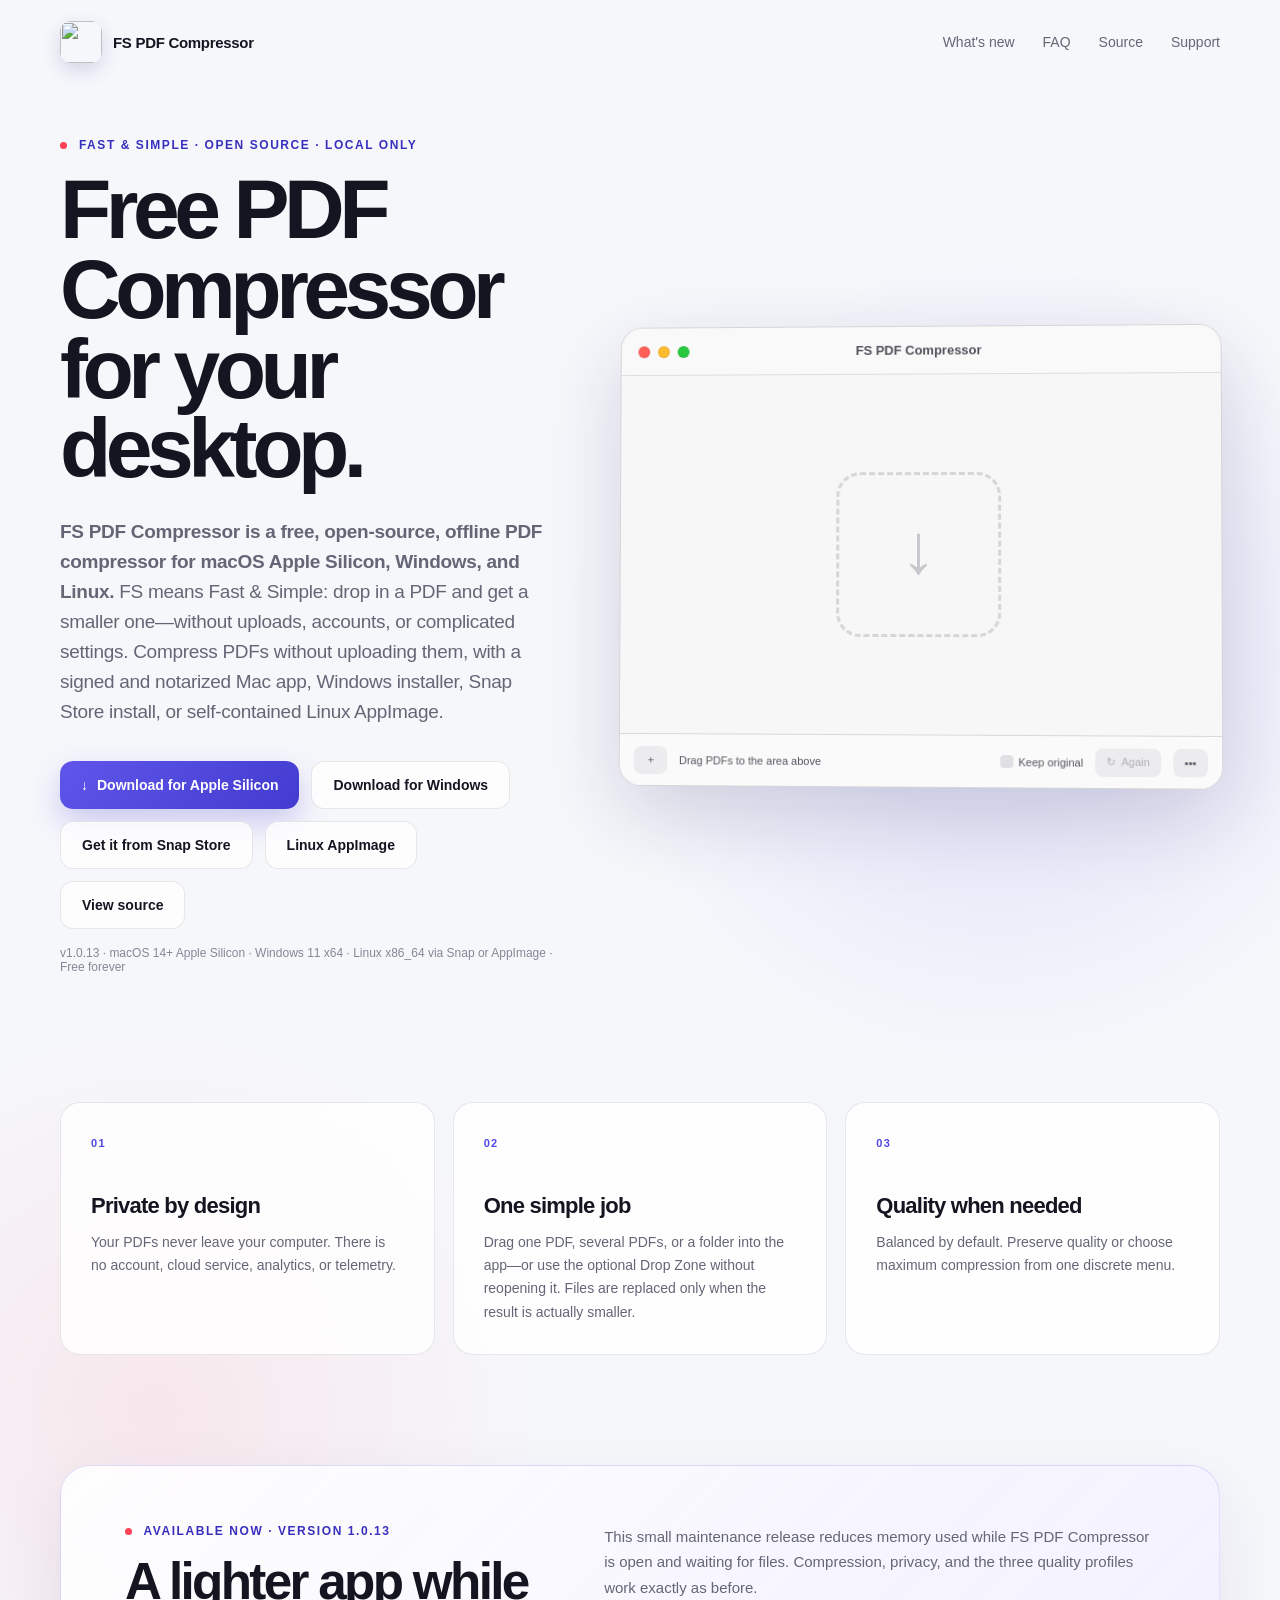
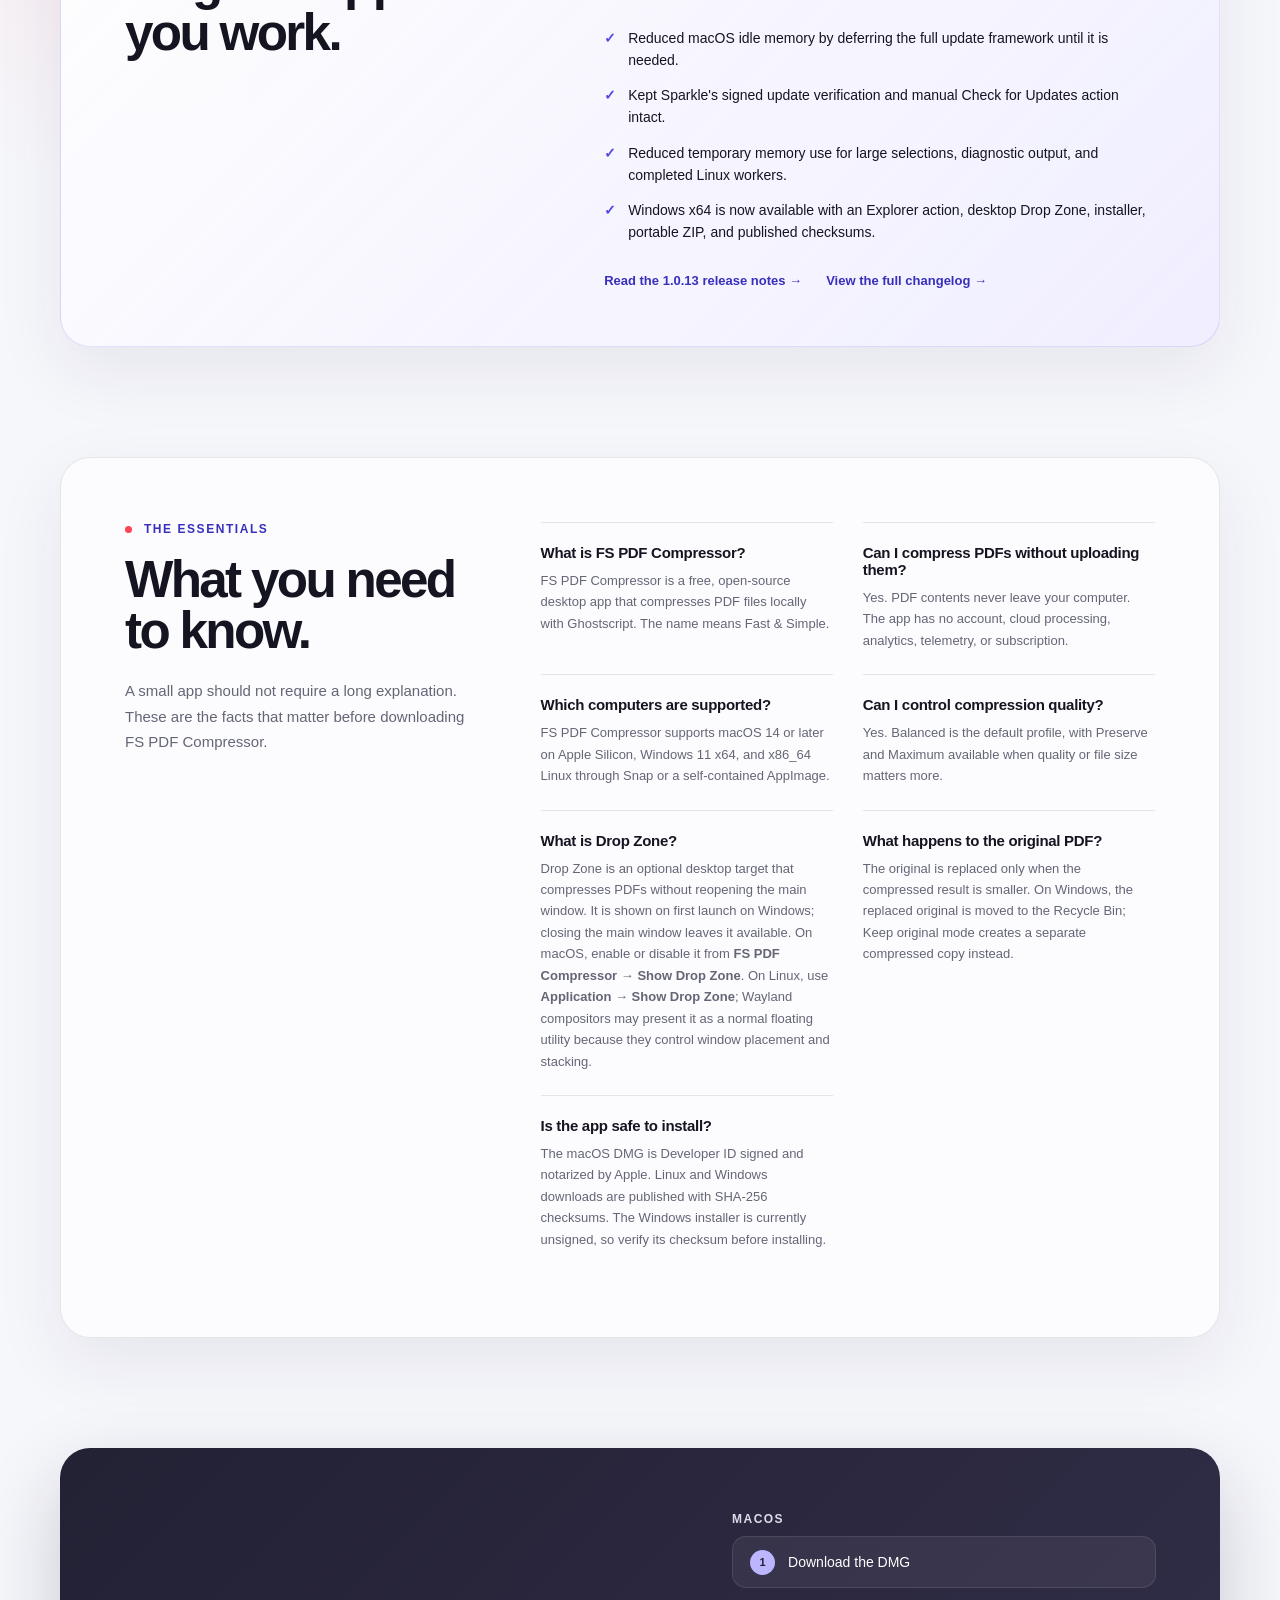
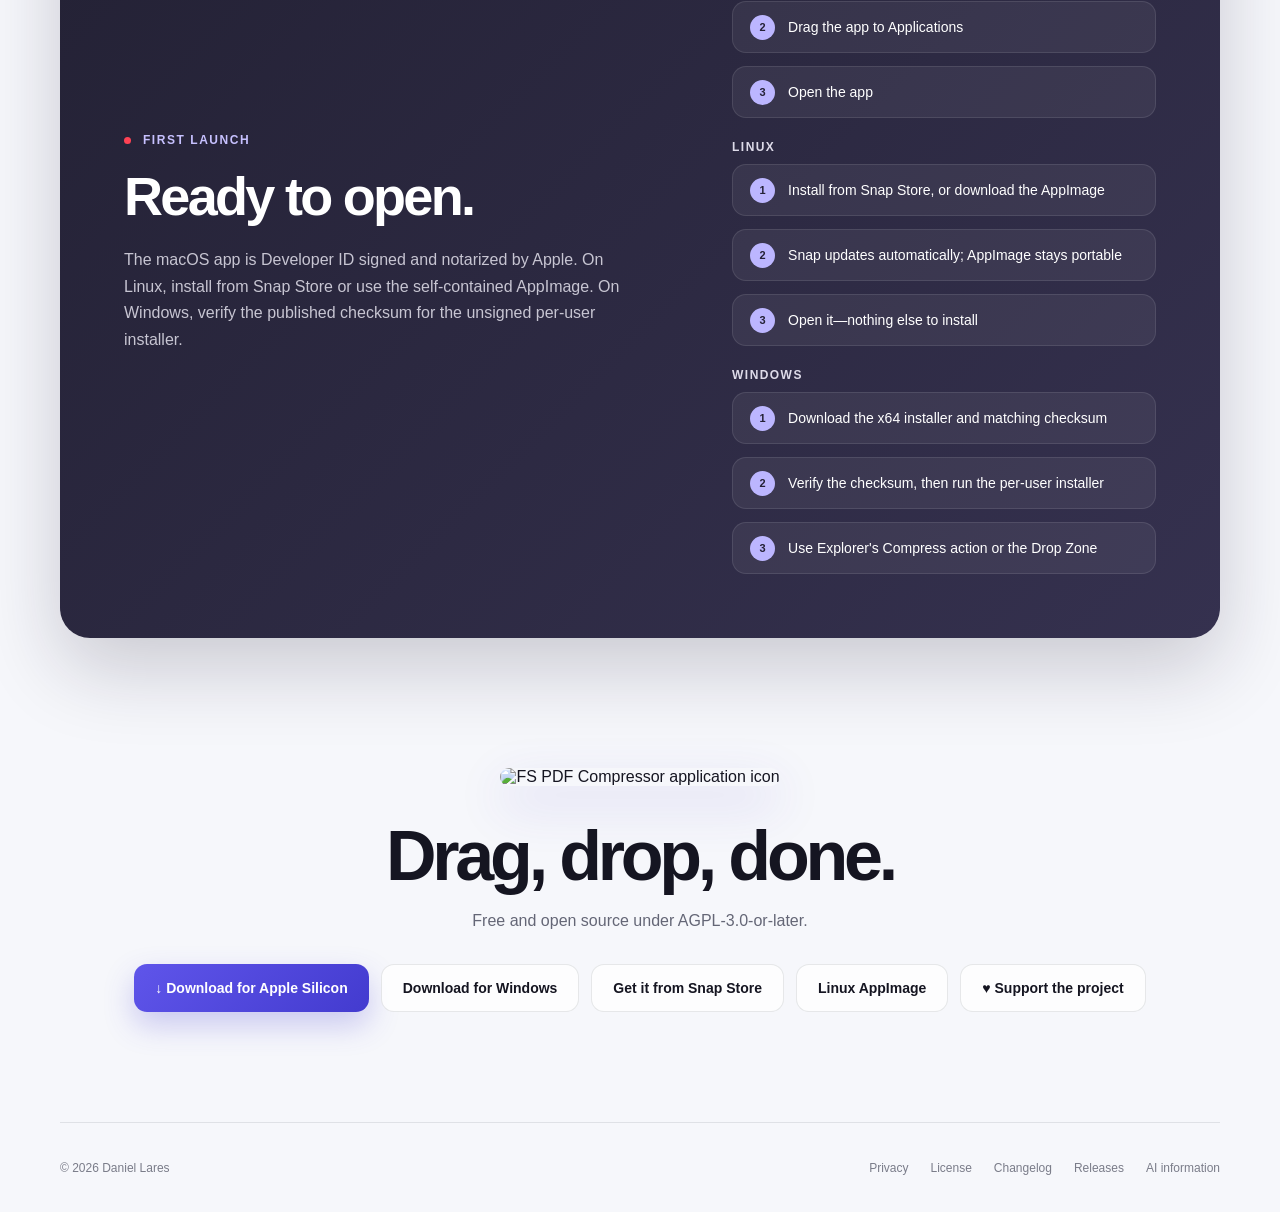
==== docs/index.html @ 2e159872 "Publish Windows distribution documentation" ====
<!doctype html>
<html lang="en">
  <head>
    <meta charset="utf-8">
    <meta name="viewport" content="width=device-width, initial-scale=1">
    <title>Free PDF Compressor for Mac, Windows &amp; Linux — Offline &amp; Private | FS PDF Compressor</title>
    <meta name="description" content="Free private PDF compressor for macOS Apple Silicon, Windows, and Linux. Compress PDFs without uploading; signed and notarized for Mac, with Windows and Linux downloads.">
    <meta name="robots" content="index, follow, max-image-preview:large">
    <meta name="theme-color" content="#f6f7fb">
    <link rel="canonical" href="https://gitlares.github.io/fs-pdf-compressor/">
    <link rel="sitemap" type="application/xml" href="https://gitlares.github.io/fs-pdf-compressor/sitemap.xml">
    <link rel="alternate" type="text/plain" href="https://gitlares.github.io/fs-pdf-compressor/llms.txt" title="FS PDF Compressor information for AI systems">
    <meta property="og:type" content="website">
    <meta property="og:site_name" content="FS PDF Compressor">
    <meta property="og:locale" content="en_US">
    <meta property="og:title" content="Free Offline PDF Compressor for Mac, Windows, and Linux | FS PDF Compressor">
    <meta property="og:description" content="Compress PDFs without uploading them. Free, private, open source, and built for Apple Silicon Macs, Windows, and Linux.">
    <meta property="og:url" content="https://gitlares.github.io/fs-pdf-compressor/">
    <meta property="og:image" content="https://gitlares.github.io/fs-pdf-compressor/og.png">
    <meta property="og:image:width" content="1536">
    <meta property="og:image:height" content="1024">
    <meta property="og:image:alt" content="FS PDF Compressor, a free offline PDF compressor for Mac, Windows, and Linux, running beside a PDF file browser">
    <meta name="twitter:card" content="summary_large_image">
    <meta name="twitter:title" content="Free Offline PDF Compressor for Mac, Windows, and Linux | FS PDF Compressor">
    <meta name="twitter:description" content="Compress PDFs without uploading them. Free, private, open source, and built for Apple Silicon Macs, Windows, and Linux.">
    <meta name="twitter:image" content="https://gitlares.github.io/fs-pdf-compressor/og.png">
    <meta name="twitter:image:alt" content="FS PDF Compressor, a free offline PDF compressor for Mac, Windows, and Linux, running beside a PDF file browser">
    <link rel="icon" href="https://raw.githubusercontent.com/gitlares/fs-pdf-compressor/main/assets/PDFCompresor.png">
    <link rel="stylesheet" href="styles.css">
    <script id="software-application-data" type="application/ld+json">
      {
        "@context": "https://schema.org",
        "@graph": [
          {
            "@type": "WebSite",
            "@id": "https://gitlares.github.io/fs-pdf-compressor/#website",
            "url": "https://gitlares.github.io/fs-pdf-compressor/",
            "name": "FS PDF Compressor",
            "description": "The official website for FS PDF Compressor, a free, private, offline PDF compressor for macOS Apple Silicon, Windows, and Linux.",
            "inLanguage": "en",
            "creator": {
              "@id": "https://gitlares.github.io/fs-pdf-compressor/#daniel-lares"
            }
          },
          {
            "@type": "WebPage",
            "@id": "https://gitlares.github.io/fs-pdf-compressor/#webpage",
            "url": "https://gitlares.github.io/fs-pdf-compressor/",
            "name": "Free PDF Compressor for Mac, Windows & Linux — Offline & Private | FS PDF Compressor",
            "description": "Compress PDF files locally on macOS Apple Silicon, Windows, and Linux without uploads, accounts, analytics, or subscriptions.",
            "isPartOf": {
              "@id": "https://gitlares.github.io/fs-pdf-compressor/#website"
            },
            "about": {
              "@id": "https://gitlares.github.io/fs-pdf-compressor/#software"
            },
            "primaryImageOfPage": {
              "@type": "ImageObject",
              "url": "https://gitlares.github.io/fs-pdf-compressor/og.png",
              "width": 1536,
              "height": 1024
            },
            "inLanguage": "en"
          },
          {
            "@type": "SoftwareApplication",
            "@id": "https://gitlares.github.io/fs-pdf-compressor/#software",
            "name": "FS PDF Compressor",
            "alternateName": "Fast & Simple PDF Compressor",
            "url": "https://gitlares.github.io/fs-pdf-compressor/",
            "sameAs": "https://github.com/gitlares/fs-pdf-compressor",
            "description": "A free, open-source desktop application that compresses PDF files locally with Ghostscript on macOS Apple Silicon, Windows, and Linux, without uploading documents.",
            "applicationCategory": "UtilitiesApplication",
            "applicationSubCategory": "PDF compression utility",
            "operatingSystem": "macOS 14 or later on Apple Silicon; Windows 11 x64; Linux x86_64",
            "softwareVersion": "1.0.13",
            "downloadUrl": "https://github.com/gitlares/fs-pdf-compressor/releases/latest",
            "releaseNotes": "https://github.com/gitlares/fs-pdf-compressor/releases/tag/v1.0.13",
            "license": "https://github.com/gitlares/fs-pdf-compressor/blob/main/LICENSE",
            "isAccessibleForFree": true,
            "image": "https://gitlares.github.io/fs-pdf-compressor/og.png",
            "featureList": [
              "Local PDF compression with no file uploads",
              "Free private PDF compression for Apple Silicon Macs, Windows, and Linux",
              "Compress PDF files without uploading them",
              "Drag-and-drop files, batches, and folders",
              "Finder Quick Action, Windows Explorer action, and Linux file-manager actions",
              "Optional Drop Zone for quick desktop compression",
              "Preserve, Balanced, and Maximum compression profiles",
              "Keeps the original result when compression would make a file larger",
              "Signed and notarized macOS application",
              "Self-contained Linux AppImage",
              "Windows x64 installer and portable ZIP"
            ],
            "author": {
              "@id": "https://gitlares.github.io/fs-pdf-compressor/#daniel-lares"
            },
            "offers": {
              "@type": "Offer",
              "price": "0",
              "priceCurrency": "USD",
              "availability": "https://schema.org/InStock",
              "url": "https://github.com/gitlares/fs-pdf-compressor/releases/latest"
            }
          },
          {
            "@type": "Person",
            "@id": "https://gitlares.github.io/fs-pdf-compressor/#daniel-lares",
            "name": "Daniel Lares",
            "url": "https://github.com/gitlares",
            "sameAs": [
              "https://github.com/gitlares"
            ]
          }
        ]
      }
    </script>
    <script src="app.js" defer></script>
  </head>
  <body>
    <header class="site-header">
      <a class="brand" href="#top" aria-label="FS PDF Compressor home">
        <img src="https://raw.githubusercontent.com/gitlares/fs-pdf-compressor/main/assets/PDFCompresor.png" alt="" width="42" height="42">
        <span>FS PDF Compressor</span>
      </a>
      <nav aria-label="Primary navigation">
        <a href="#whats-new">What's new</a>
        <a href="#answers">FAQ</a>
        <a href="https://github.com/gitlares/fs-pdf-compressor">Source</a>
        <a href="https://www.paypal.com/donate/?hosted_button_id=7RDCBR3QXXEMJ">Support</a>
      </nav>
    </header>

    <main id="top">
      <section class="hero">
        <div class="hero-copy">
          <p class="eyebrow"><span></span> Fast &amp; Simple · Open source · Local only</p>
          <h1>Free PDF Compressor<br>for your desktop.</h1>
          <p class="lede"><strong>FS PDF Compressor is a free, open-source, offline PDF compressor for macOS Apple Silicon, Windows, and Linux.</strong> FS means Fast &amp; Simple: drop in a PDF and get a smaller one—without uploads, accounts, or complicated settings. Compress PDFs without uploading them, with a signed and notarized Mac app, Windows installer, Snap Store install, or self-contained Linux AppImage.</p>
          <div class="hero-actions">
            <a class="button primary" id="download-button" href="https://github.com/gitlares/fs-pdf-compressor/releases/download/v1.0.13/FS-PDF-Compressor-1.0.13-arm64.dmg">
              <span aria-hidden="true">↓</span> Download for Apple Silicon
            </a>
            <a class="button secondary" id="windows-download-button" href="https://github.com/gitlares/fs-pdf-compressor/releases/download/v1.0.13/FS-PDF-Compressor-1.0.13-windows-x86_64-setup.exe">Download for Windows</a>
            <a class="button secondary" href="https://snapcraft.io/fs-pdf-compressor">Get it from Snap Store</a>
            <a class="button secondary" href="https://github.com/gitlares/fs-pdf-compressor/releases/latest/download/FS-PDF-Compressor-x86_64.AppImage">Linux AppImage</a>
            <a class="button secondary" href="https://github.com/gitlares/fs-pdf-compressor">View source</a>
          </div>
          <p class="release-meta"><span id="release-version">v1.0.13</span> · macOS 14+ Apple Silicon · Windows 11 x64 · Linux x86_64 via Snap or AppImage · Free forever</p>
        </div>

        <div class="app-preview" role="img" aria-label="FS PDF Compressor free offline PDF compressor application preview on macOS">
          <div class="window-titlebar">
            <div class="traffic-lights" aria-hidden="true"><i></i><i></i><i></i></div>
            <strong>FS PDF Compressor</strong>
            <span></span>
          </div>
          <div class="drop-area">
            <div class="drop-target" aria-hidden="true">
              <span class="arrow">↓</span>
            </div>
          </div>
          <div class="window-footer">
            <span class="small-button">＋</span>
            <span class="footer-copy">Drag PDFs to the area above</span>
            <span class="checkbox"><i></i> Keep original</span>
            <span class="again">↻&nbsp; Again</span>
            <span class="small-button">•••</span>
          </div>
        </div>
      </section>

      <section class="features" aria-label="Features">
        <article>
          <span class="feature-number">01</span>
          <h2>Private by design</h2>
          <p>Your PDFs never leave your computer. There is no account, cloud service, analytics, or telemetry.</p>
        </article>
        <article>
          <span class="feature-number">02</span>
          <h2>One simple job</h2>
          <p>Drag one PDF, several PDFs, or a folder into the app—or use the optional Drop Zone without reopening it. Files are replaced only when the result is actually smaller.</p>
        </article>
        <article>
          <span class="feature-number">03</span>
          <h2>Quality when needed</h2>
          <p>Balanced by default. Preserve quality or choose maximum compression from one discrete menu.</p>
        </article>
      </section>

      <section class="release-card" id="whats-new" aria-labelledby="release-title">
        <div class="release-card-heading">
          <p class="eyebrow"><span></span> Available now · Version 1.0.13</p>
          <h2 id="release-title">A lighter app while you work.</h2>
        </div>
        <div class="release-card-details">
          <p>This small maintenance release reduces memory used while FS PDF Compressor is open and waiting for files. Compression, privacy, and the three quality profiles work exactly as before.</p>
          <ul>
            <li>Reduced macOS idle memory by deferring the full update framework until it is needed.</li>
            <li>Kept Sparkle's signed update verification and manual Check for Updates action intact.</li>
            <li>Reduced temporary memory use for large selections, diagnostic output, and completed Linux workers.</li>
            <li>Windows x64 is now available with an Explorer action, desktop Drop Zone, installer, portable ZIP, and published checksums.</li>
          </ul>
          <div class="release-links">
            <a href="https://github.com/gitlares/fs-pdf-compressor/releases/tag/v1.0.13">Read the 1.0.13 release notes →</a>
            <a href="https://github.com/gitlares/fs-pdf-compressor/blob/main/CHANGELOG.md">View the full changelog →</a>
          </div>
        </div>
      </section>

      <section class="answers" id="answers" aria-labelledby="answers-title">
        <div class="answers-intro">
          <p class="eyebrow"><span></span> The essentials</p>
          <h2 id="answers-title">What you need to know.</h2>
          <p>A small app should not require a long explanation. These are the facts that matter before downloading FS PDF Compressor.</p>
        </div>
        <dl class="answers-grid">
          <div>
            <dt>What is FS PDF Compressor?</dt>
            <dd>FS PDF Compressor is a free, open-source desktop app that compresses PDF files locally with Ghostscript. The name means Fast &amp; Simple.</dd>
          </div>
          <div>
            <dt>Can I compress PDFs without uploading them?</dt>
            <dd>Yes. PDF contents never leave your computer. The app has no account, cloud processing, analytics, telemetry, or subscription.</dd>
          </div>
          <div>
            <dt>Which computers are supported?</dt>
            <dd>FS PDF Compressor supports macOS 14 or later on Apple Silicon, Windows 11 x64, and x86_64 Linux through Snap or a self-contained AppImage.</dd>
          </div>
          <div>
            <dt>Can I control compression quality?</dt>
            <dd>Yes. Balanced is the default profile, with Preserve and Maximum available when quality or file size matters more.</dd>
          </div>
          <div>
            <dt>What is Drop Zone?</dt>
            <dd>Drop Zone is an optional desktop target that compresses PDFs without reopening the main window. It is shown on first launch on Windows; closing the main window leaves it available. On macOS, enable or disable it from <strong>FS PDF Compressor → Show Drop Zone</strong>. On Linux, use <strong>Application → Show Drop Zone</strong>; Wayland compositors may present it as a normal floating utility because they control window placement and stacking.</dd>
          </div>
          <div>
            <dt>What happens to the original PDF?</dt>
            <dd>The original is replaced only when the compressed result is smaller. On Windows, the replaced original is moved to the Recycle Bin; Keep original mode creates a separate compressed copy instead.</dd>
          </div>
          <div>
            <dt>Is the app safe to install?</dt>
            <dd>The macOS DMG is Developer ID signed and notarized by Apple. Linux and Windows downloads are published with SHA-256 checksums. The Windows installer is currently unsigned, so verify its checksum before installing.</dd>
          </div>
        </dl>
      </section>

      <section class="install-card">
        <div>
          <p class="eyebrow"><span></span> First launch</p>
          <h2>Ready to open.</h2>
          <p>The macOS app is Developer ID signed and notarized by Apple. On Linux, install from Snap Store or use the self-contained AppImage. On Windows, verify the published checksum for the unsigned per-user installer.</p>
        </div>
        <div class="platform-installs">
          <div>
            <h3>macOS</h3>
            <ol>
              <li><span>1</span> Download the DMG</li>
              <li><span>2</span> Drag the app to Applications</li>
              <li><span>3</span> Open the app</li>
            </ol>
          </div>
          <div>
            <h3>Linux</h3>
            <ol>
              <li><span>1</span> Install from Snap Store, or download the AppImage</li>
              <li><span>2</span> Snap updates automatically; AppImage stays portable</li>
              <li><span>3</span> Open it—nothing else to install</li>
            </ol>
          </div>
          <div>
            <h3>Windows</h3>
            <ol>
              <li><span>1</span> Download the x64 installer and matching checksum</li>
              <li><span>2</span> Verify the checksum, then run the per-user installer</li>
              <li><span>3</span> Use Explorer's Compress action or the Drop Zone</li>
            </ol>
          </div>
        </div>
      </section>

      <section class="closing">
        <img src="https://raw.githubusercontent.com/gitlares/fs-pdf-compressor/main/assets/PDFCompresor.png" alt="FS PDF Compressor application icon" width="96" height="96" loading="lazy" decoding="async">
        <h2>Drag, drop, done.</h2>
        <p>Free and open source under AGPL-3.0-or-later.</p>
        <div class="hero-actions centered">
          <a class="button primary" id="download-button-bottom" href="https://github.com/gitlares/fs-pdf-compressor/releases/download/v1.0.13/FS-PDF-Compressor-1.0.13-arm64.dmg">↓ Download for Apple Silicon</a>
          <a class="button secondary" id="windows-download-button-bottom" href="https://github.com/gitlares/fs-pdf-compressor/releases/download/v1.0.13/FS-PDF-Compressor-1.0.13-windows-x86_64-setup.exe">Download for Windows</a>
          <a class="button secondary" href="https://snapcraft.io/fs-pdf-compressor">Get it from Snap Store</a>
          <a class="button secondary" href="https://github.com/gitlares/fs-pdf-compressor/releases/latest/download/FS-PDF-Compressor-x86_64.AppImage">Linux AppImage</a>
          <a class="button secondary" href="https://www.paypal.com/donate/?hosted_button_id=7RDCBR3QXXEMJ">♥ Support the project</a>
        </div>
      </section>
    </main>

    <footer>
      <span>© 2026 Daniel Lares</span>
      <div>
        <a href="https://github.com/gitlares/fs-pdf-compressor/blob/main/PRIVACY.md">Privacy</a>
        <a href="https://github.com/gitlares/fs-pdf-compressor/blob/main/LICENSE">License</a>
        <a href="https://github.com/gitlares/fs-pdf-compressor/blob/main/CHANGELOG.md">Changelog</a>
        <a href="https://github.com/gitlares/fs-pdf-compressor/releases">Releases</a>
        <a href="llms.txt">AI information</a>
      </div>
    </footer>
  </body>
</html>
---- docs/styles.css ----
:root {
  color-scheme: light;
  --ink: #151521;
  --muted: #646676;
  --line: rgba(27, 29, 45, 0.1);
  --surface: rgba(255, 255, 255, 0.82);
  --blue: #5148e5;
  --blue-dark: #3830bd;
  --red: #ff4254;
  --shadow: 0 28px 80px rgba(34, 31, 78, 0.16);
}

* { box-sizing: border-box; }

html { scroll-behavior: smooth; }

body {
  margin: 0;
  color: var(--ink);
  background:
    radial-gradient(circle at 78% 15%, rgba(86, 76, 231, 0.15), transparent 25rem),
    radial-gradient(circle at 12% 32%, rgba(255, 66, 84, 0.09), transparent 24rem),
    #f6f7fb;
  font-family: -apple-system, BlinkMacSystemFont, "SF Pro Display", "Helvetica Neue", sans-serif;
  -webkit-font-smoothing: antialiased;
}

a { color: inherit; text-decoration: none; }

.site-header,
main,
footer {
  width: min(1160px, calc(100% - 40px));
  margin-inline: auto;
}

.site-header {
  height: 84px;
  display: flex;
  align-items: center;
  justify-content: space-between;
}

.brand { display: flex; align-items: center; gap: 11px; font-size: 15px; font-weight: 700; letter-spacing: -0.02em; }
.brand img { border-radius: 11px; box-shadow: 0 7px 18px rgba(44, 36, 141, 0.16); }
nav { display: flex; gap: 28px; font-size: 14px; color: var(--muted); }
nav a:hover, footer a:hover { color: var(--ink); }

.hero {
  min-height: 670px;
  display: grid;
  grid-template-columns: 0.9fr 1.1fr;
  gap: 64px;
  align-items: center;
  padding: 54px 0 86px;
}

.eyebrow {
  margin: 0 0 18px;
  color: var(--blue-dark);
  font-size: 12px;
  font-weight: 750;
  letter-spacing: 0.13em;
  text-transform: uppercase;
}

.eyebrow span { display: inline-block; width: 7px; height: 7px; margin-right: 7px; border-radius: 50%; background: var(--red); }

h1 {
  margin: 0;
  font-size: clamp(54px, 7vw, 84px);
  line-height: 0.95;
  letter-spacing: -0.065em;
  font-weight: 760;
}

.lede { max-width: 560px; margin: 28px 0 0; color: var(--muted); font-size: 19px; line-height: 1.58; letter-spacing: -0.015em; }
.hero-actions { display: flex; flex-wrap: wrap; gap: 12px; margin-top: 34px; }
.button { min-height: 48px; padding: 0 21px; border-radius: 13px; display: inline-flex; align-items: center; justify-content: center; gap: 9px; font-size: 14px; font-weight: 700; transition: transform .18s ease, box-shadow .18s ease, background .18s ease; }
.button:hover { transform: translateY(-2px); }
.button.primary { color: white; background: linear-gradient(135deg, #5f55ea, #433bcf); box-shadow: 0 13px 30px rgba(74, 64, 214, 0.26); }
.button.primary:hover { box-shadow: 0 17px 34px rgba(74, 64, 214, 0.34); }
.button.secondary { background: rgba(255, 255, 255, 0.78); border: 1px solid var(--line); }
.release-meta { margin: 17px 0 0; color: #858796; font-size: 12px; }

.app-preview { overflow: hidden; border: 1px solid rgba(44, 46, 70, 0.18); border-radius: 22px; background: #fafafa; box-shadow: var(--shadow); transform: perspective(1200px) rotateY(-2deg) rotateX(1deg); }
.window-titlebar { height: 48px; display: grid; grid-template-columns: 1fr auto 1fr; align-items: center; padding: 0 17px; border-bottom: 1px solid #dddde2; background: rgba(249, 249, 249, 0.92); }
.window-titlebar strong { font-size: 13px; color: #50515a; }
.traffic-lights { display: flex; gap: 8px; }
.traffic-lights i { width: 12px; height: 12px; border-radius: 50%; background: #ff5f57; border: 1px solid rgba(0, 0, 0, 0.08); }
.traffic-lights i:nth-child(2) { background: #febc2e; }
.traffic-lights i:nth-child(3) { background: #28c840; }
.drop-area { height: 360px; display: grid; place-items: center; background: #f7f7f7; }
.drop-target { width: 165px; height: 165px; display: grid; place-items: center; border: 3px dashed #d5d5da; border-radius: 24px; }
.arrow { color: #c7c7cd; font-size: 70px; font-weight: 180; line-height: 1; transform: translateY(-5px); }
.window-footer { min-height: 52px; padding: 9px 14px; display: flex; align-items: center; gap: 12px; border-top: 1px solid #d8d8dc; background: rgba(250, 250, 250, 0.96); font-size: 11px; color: #555660; }
.small-button, .again { min-height: 28px; padding: 0 11px; border-radius: 8px; display: inline-flex; align-items: center; justify-content: center; background: #ececef; }
.small-button { min-width: 34px; padding-inline: 8px; }
.footer-copy { flex: 1; white-space: nowrap; }
.checkbox { white-space: nowrap; display: flex; gap: 5px; align-items: center; }
.checkbox i { width: 13px; height: 13px; border-radius: 4px; background: #e0e0e4; }
.again { color: #b0b0b6; white-space: nowrap; }

.features { display: grid; grid-template-columns: repeat(3, 1fr); gap: 18px; padding: 42px 0 110px; }
.features article { padding: 30px; border: 1px solid var(--line); border-radius: 20px; background: var(--surface); backdrop-filter: blur(16px); }
.feature-number { color: var(--blue); font-size: 11px; font-weight: 800; letter-spacing: .12em; }
.features h2 { margin: 42px 0 12px; font-size: 22px; letter-spacing: -0.035em; }
.features p { margin: 0; color: var(--muted); font-size: 14px; line-height: 1.65; }

.release-card {
  margin-bottom: 110px;
  padding: 58px 64px;
  display: grid;
  grid-template-columns: .85fr 1.15fr;
  gap: 72px;
  border: 1px solid rgba(81, 72, 229, 0.16);
  border-radius: 30px;
  background: linear-gradient(135deg, rgba(255, 255, 255, 0.9), rgba(238, 236, 255, 0.82));
  box-shadow: 0 24px 70px rgba(34, 31, 78, 0.08);
}
.release-card h2 { margin: 0; font-size: clamp(36px, 4vw, 52px); line-height: 1; letter-spacing: -0.052em; }
.release-card-details > p { margin: 0; color: var(--muted); font-size: 15px; line-height: 1.72; }
.release-card ul { margin: 26px 0 0; padding: 0; list-style: none; display: grid; gap: 13px; }
.release-card li { position: relative; padding-left: 24px; color: var(--ink); font-size: 14px; line-height: 1.58; }
.release-card li::before { content: "✓"; position: absolute; left: 0; color: var(--blue); font-weight: 800; }
.release-links { margin-top: 30px; display: flex; flex-wrap: wrap; gap: 12px 24px; }
.release-links a { color: var(--blue-dark); font-size: 13px; font-weight: 750; }
.release-links a:hover { text-decoration: underline; }

.answers {
  margin-bottom: 110px;
  padding: 64px;
  display: grid;
  grid-template-columns: .72fr 1.28fr;
  gap: 70px;
  border: 1px solid var(--line);
  border-radius: 30px;
  background: rgba(255, 255, 255, 0.66);
  box-shadow: 0 24px 70px rgba(34, 31, 78, 0.08);
}

.answers-intro h2 {
  margin: 0;
  max-width: 390px;
  font-size: clamp(36px, 4vw, 52px);
  line-height: 1;
  letter-spacing: -0.052em;
}

.answers-intro > p:not(.eyebrow) {
  max-width: 430px;
  margin: 22px 0 0;
  color: var(--muted);
  font-size: 15px;
  line-height: 1.7;
}

.answers-grid {
  margin: 0;
  display: grid;
  grid-template-columns: repeat(2, minmax(0, 1fr));
  gap: 0 30px;
}

.answers-grid div {
  padding: 21px 0 23px;
  border-top: 1px solid var(--line);
}

.answers-grid dt {
  color: var(--ink);
  font-size: 15px;
  font-weight: 730;
  letter-spacing: -0.02em;
}

.answers-grid dd {
  margin: 9px 0 0;
  color: var(--muted);
  font-size: 13px;
  line-height: 1.65;
}

.install-card { padding: 64px; display: grid; grid-template-columns: 1.1fr .9fr; gap: 90px; align-items: center; border-radius: 30px; color: white; background: linear-gradient(135deg, #232134, #35314f); box-shadow: 0 30px 80px rgba(24, 22, 46, 0.2); }
.install-card .eyebrow { color: #c7c1ff; }
.install-card h2 { margin: 0; font-size: clamp(34px, 5vw, 54px); letter-spacing: -0.05em; }
.install-card p:not(.eyebrow) { max-width: 590px; margin: 20px 0 0; color: #c7c5d2; line-height: 1.65; }
.platform-installs { display: grid; gap: 22px; }
.platform-installs h3 { margin: 0 0 10px; color: #dedbe9; font-size: 12px; letter-spacing: .12em; text-transform: uppercase; }
.install-card ol { margin: 0; padding: 0; list-style: none; display: grid; gap: 13px; }
.install-card li { min-height: 52px; padding: 0 17px; display: flex; align-items: center; gap: 13px; border: 1px solid rgba(255,255,255,.1); border-radius: 14px; background: rgba(255,255,255,.06); font-size: 14px; }
.install-card li span { width: 25px; height: 25px; display: grid; place-items: center; border-radius: 50%; color: #242136; background: #bcb6ff; font-size: 11px; font-weight: 800; }

.closing { padding: 130px 20px 110px; text-align: center; }
.closing img { border-radius: 25px; box-shadow: 0 18px 50px rgba(70, 57, 192, 0.18); }
.closing h2 { margin: 30px 0 8px; font-size: clamp(42px, 6vw, 70px); letter-spacing: -0.06em; }
.closing p { color: var(--muted); }
.centered { justify-content: center; }

footer { min-height: 90px; padding: 28px 0; display: flex; justify-content: space-between; align-items: center; border-top: 1px solid var(--line); color: #7a7c89; font-size: 12px; }
footer div { display: flex; gap: 22px; }

@media (max-width: 900px) {
  .hero { grid-template-columns: 1fr; gap: 56px; padding-top: 70px; }
  .app-preview { transform: none; }
  .features { grid-template-columns: 1fr; }
  .features h2 { margin-top: 24px; }
  .release-card { grid-template-columns: 1fr; gap: 38px; padding: 42px; }
  .answers { grid-template-columns: 1fr; gap: 38px; padding: 42px; }
  .install-card { grid-template-columns: 1fr; gap: 42px; padding: 42px; }
}

@media (max-width: 620px) {
  .site-header, main, footer { width: min(100% - 24px, 1160px); }
  .site-header nav { gap: 15px; }
  .brand span { display: none; }
  .hero { min-height: auto; padding-top: 50px; }
  h1 { font-size: 54px; }
  .lede { font-size: 17px; }
  .hero-actions { align-items: stretch; flex-direction: column; }
  .button { width: 100%; }
  .drop-area { height: 260px; }
  .drop-target { width: 130px; height: 130px; }
  .window-footer { gap: 8px; }
  .checkbox, .again { display: none; }
  .features { padding-bottom: 70px; }
  .release-card { margin-bottom: 70px; padding: 32px 24px; border-radius: 22px; }
  .answers { margin-bottom: 70px; padding: 32px 24px; border-radius: 22px; }
  .answers-grid { grid-template-columns: 1fr; }
  .install-card { padding: 32px 24px; border-radius: 22px; }
  .closing { padding: 90px 10px 80px; }
  footer { align-items: flex-start; gap: 18px; flex-direction: column; }
}

@media (prefers-reduced-motion: reduce) {
  html { scroll-behavior: auto; }
  .button { transition: none; }
}
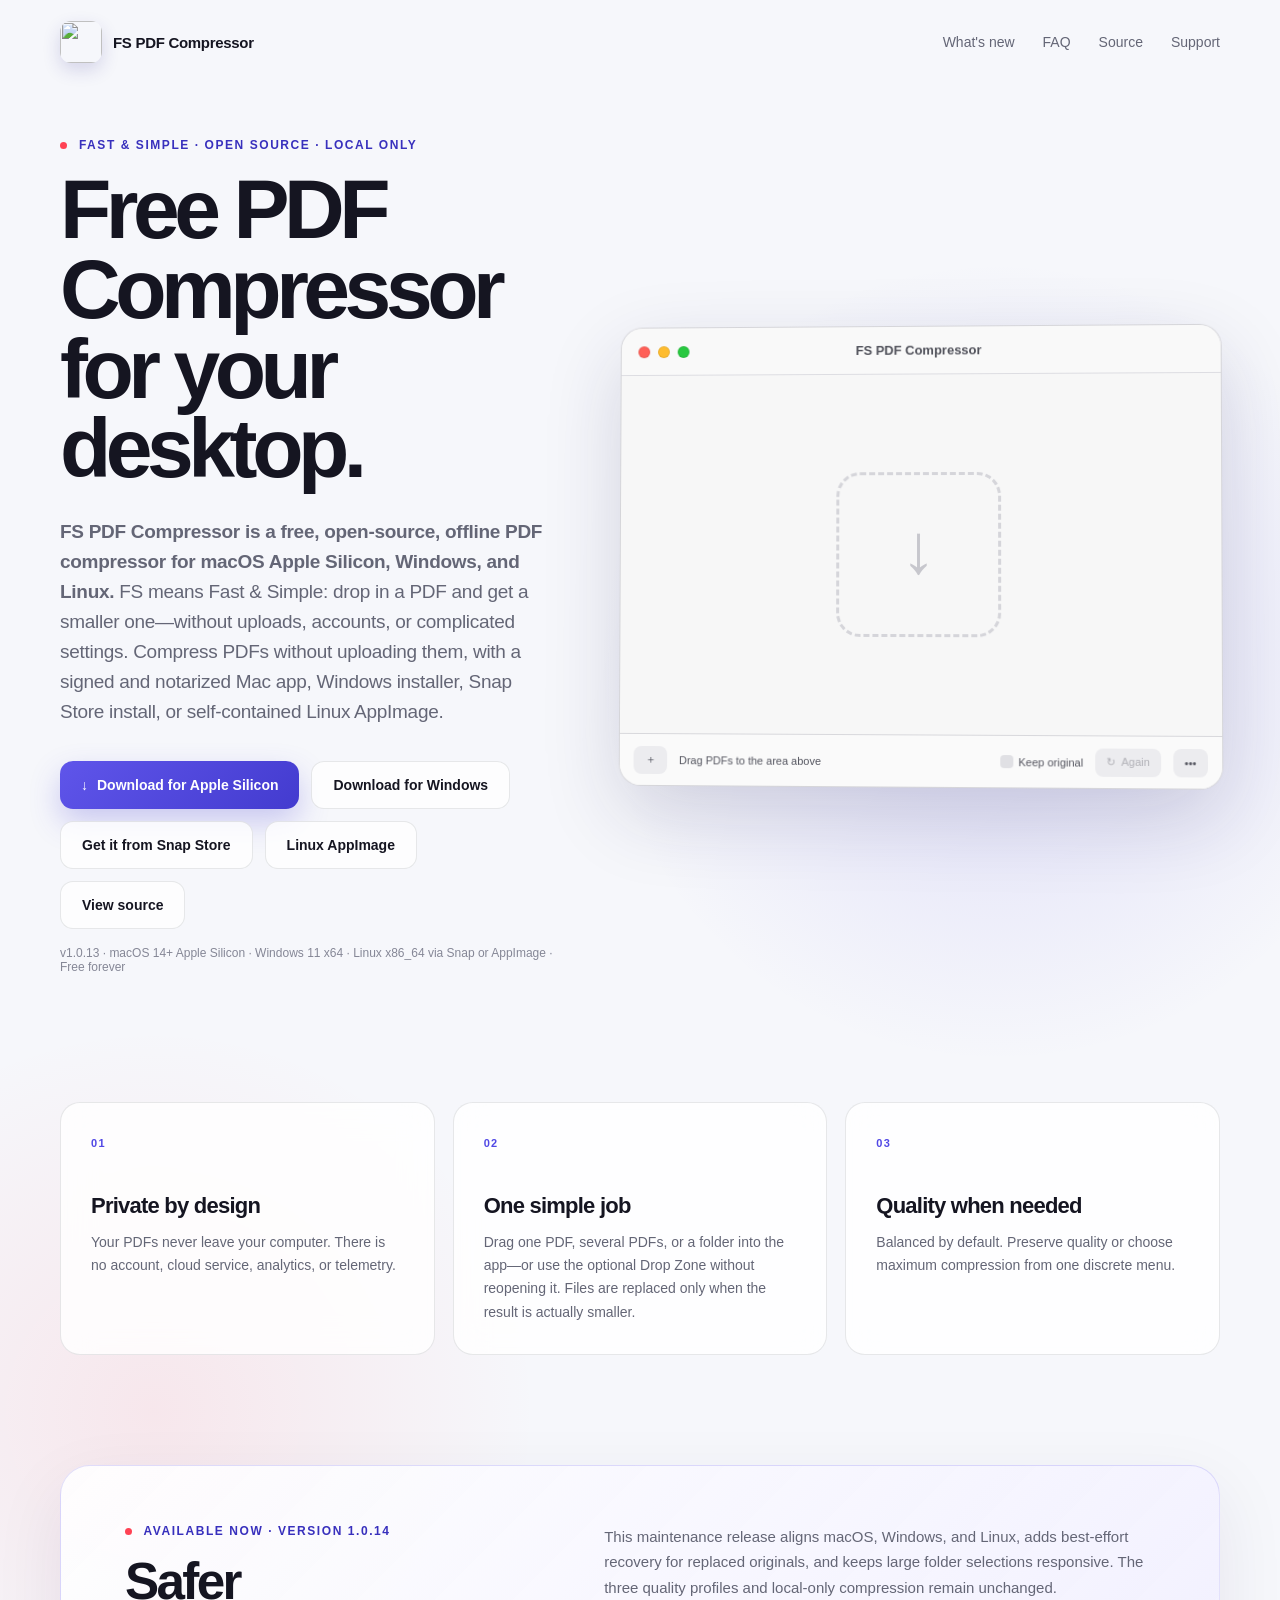
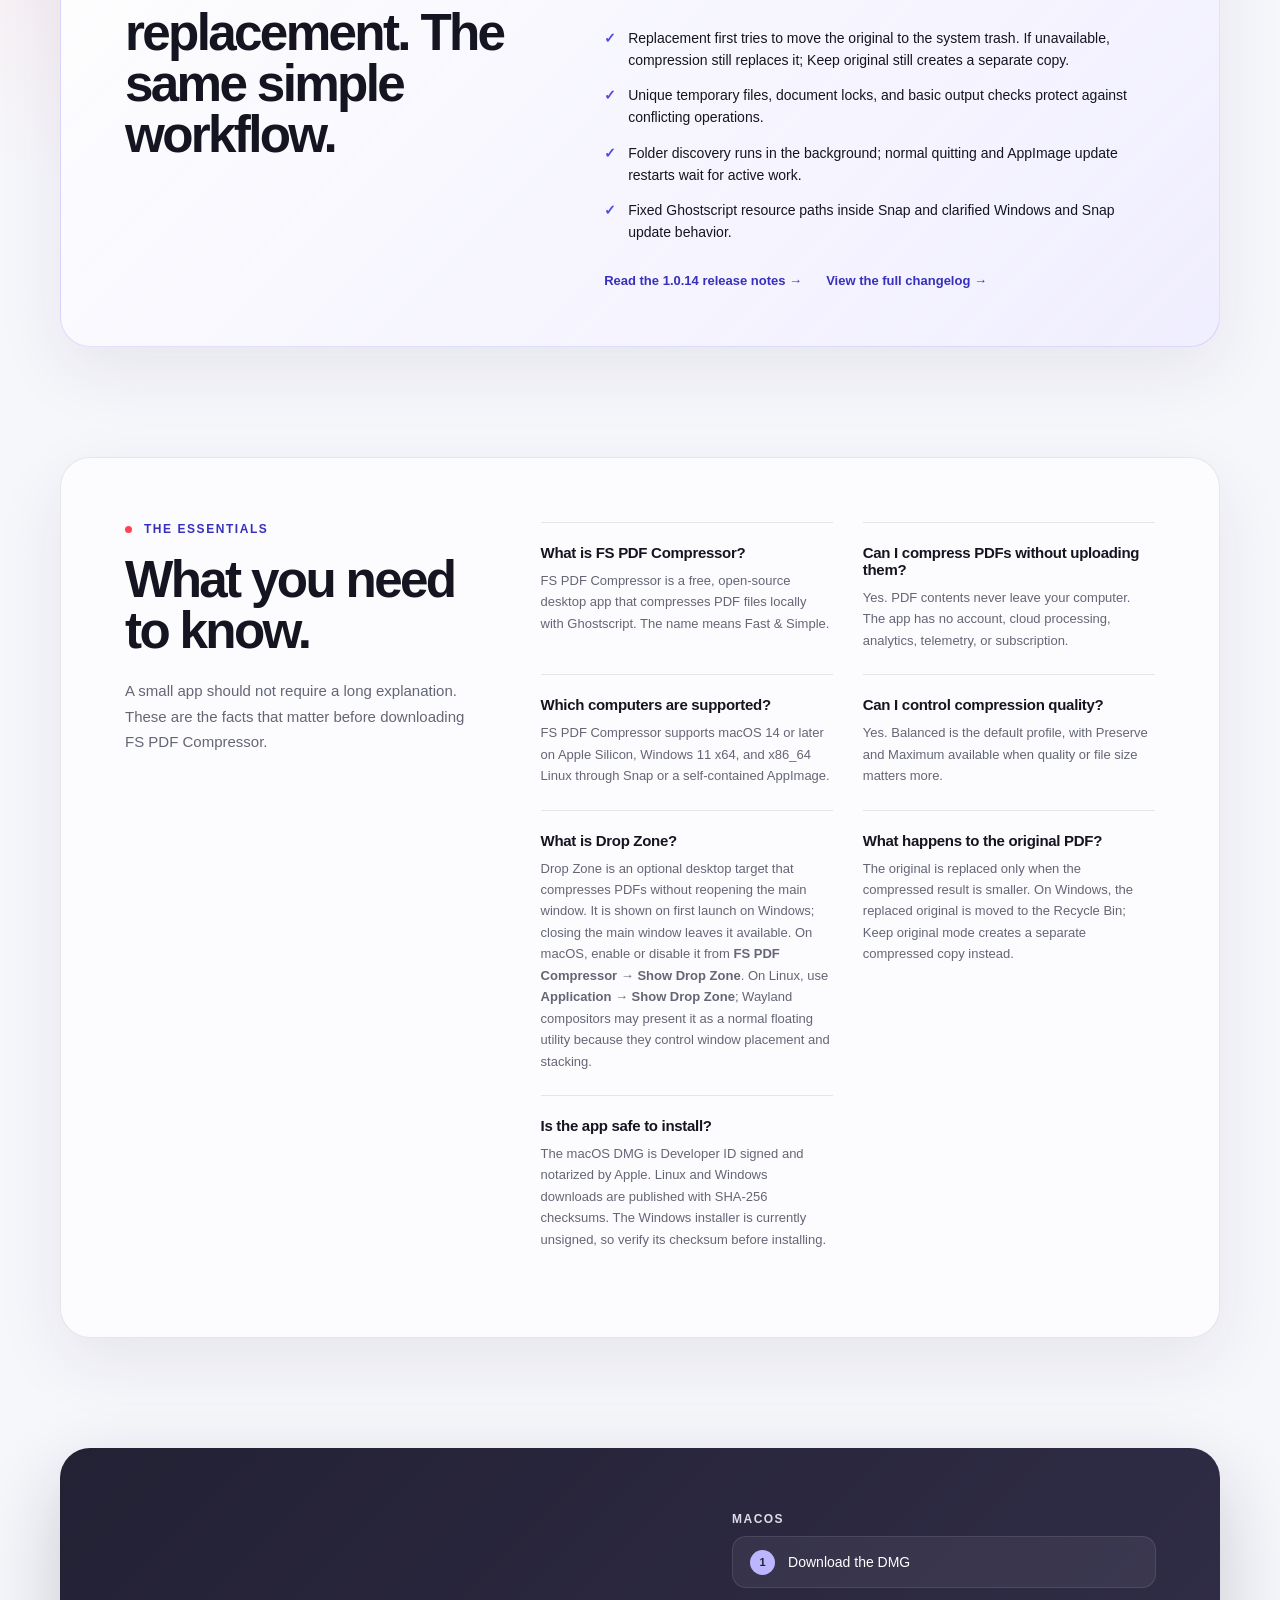
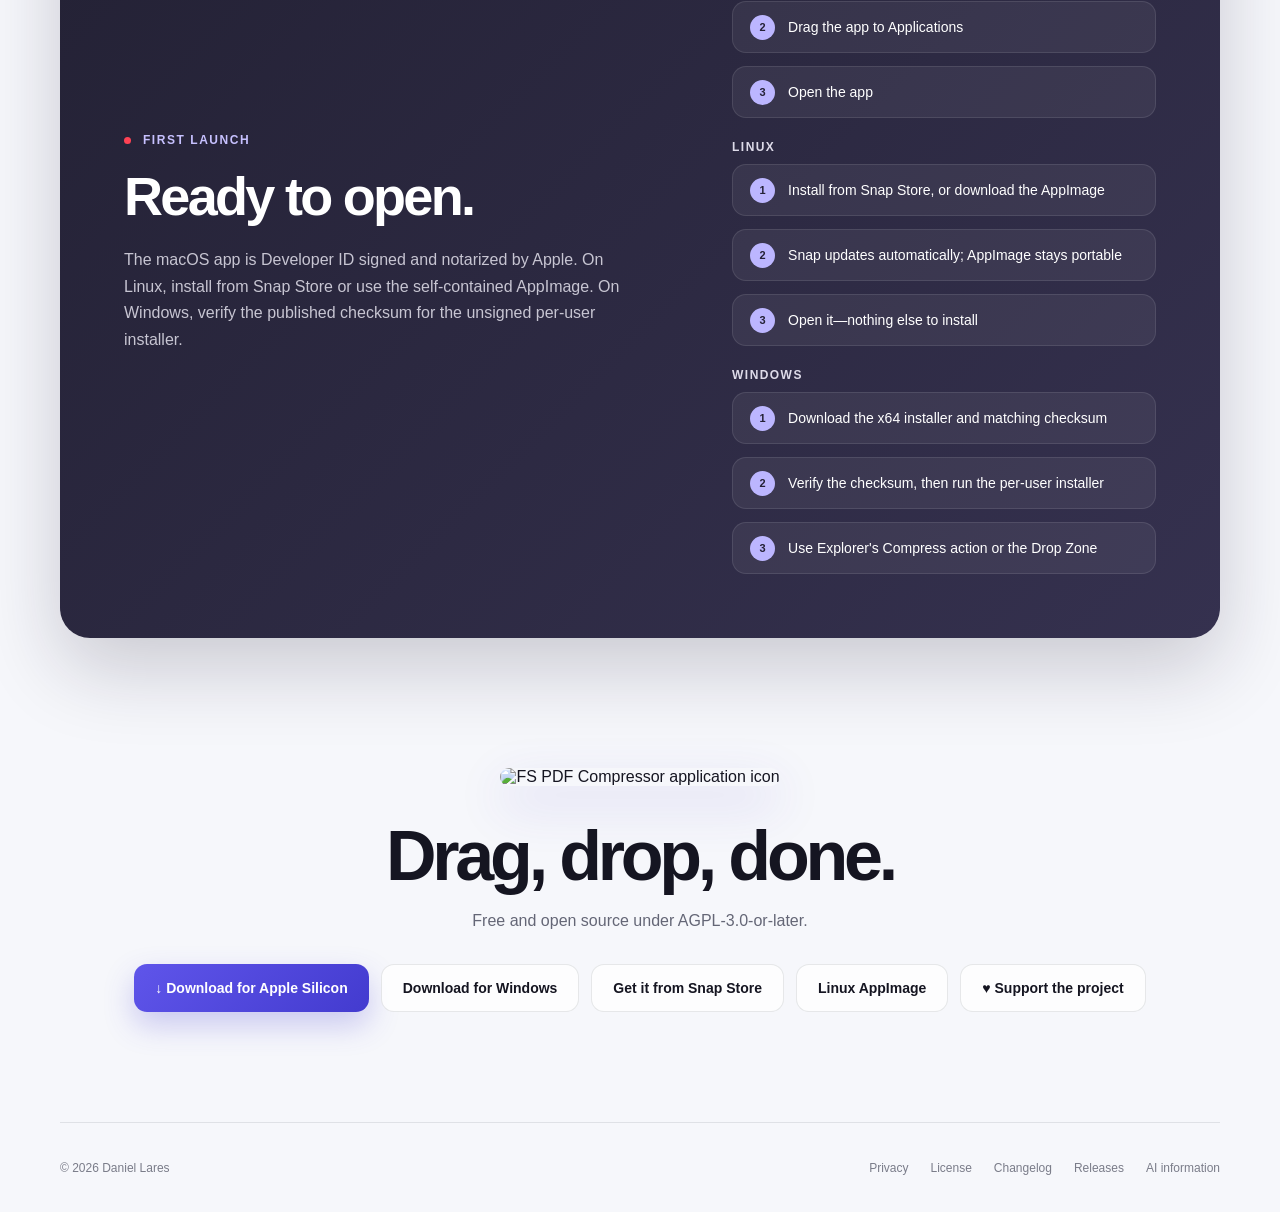
==== commit 45377c3a: "Document 1.0.14 release and validated desktop packages" ====
--- a/docs/index.html
+++ b/docs/index.html
@@ -73,9 +73,9 @@
             "applicationCategory": "UtilitiesApplication",
             "applicationSubCategory": "PDF compression utility",
             "operatingSystem": "macOS 14 or later on Apple Silicon; Windows 11 x64; Linux x86_64",
-            "softwareVersion": "1.0.13",
+            "softwareVersion": "1.0.14",
             "downloadUrl": "https://github.com/gitlares/fs-pdf-compressor/releases/latest",
-            "releaseNotes": "https://github.com/gitlares/fs-pdf-compressor/releases/tag/v1.0.13",
+            "releaseNotes": "https://github.com/gitlares/fs-pdf-compressor/releases/tag/v1.0.14",
             "license": "https://github.com/gitlares/fs-pdf-compressor/blob/main/LICENSE",
             "isAccessibleForFree": true,
             "image": "https://gitlares.github.io/fs-pdf-compressor/og.png",
@@ -138,15 +138,15 @@
           <h1>Free PDF Compressor<br>for your desktop.</h1>
           <p class="lede"><strong>FS PDF Compressor is a free, open-source, offline PDF compressor for macOS Apple Silicon, Windows, and Linux.</strong> FS means Fast &amp; Simple: drop in a PDF and get a smaller one—without uploads, accounts, or complicated settings. Compress PDFs without uploading them, with a signed and notarized Mac app, Windows installer, Snap Store install, or self-contained Linux AppImage.</p>
           <div class="hero-actions">
-            <a class="button primary" id="download-button" href="https://github.com/gitlares/fs-pdf-compressor/releases/download/v1.0.13/FS-PDF-Compressor-1.0.13-arm64.dmg">
+            <a class="button primary" id="download-button" href="https://github.com/gitlares/fs-pdf-compressor/releases/download/v1.0.14/FS-PDF-Compressor-1.0.14-arm64.dmg">
               <span aria-hidden="true">↓</span> Download for Apple Silicon
             </a>
-            <a class="button secondary" id="windows-download-button" href="https://github.com/gitlares/fs-pdf-compressor/releases/download/v1.0.13/FS-PDF-Compressor-1.0.13-windows-x86_64-setup.exe">Download for Windows</a>
+            <a class="button secondary" id="windows-download-button" href="https://github.com/gitlares/fs-pdf-compressor/releases/download/v1.0.14/FS-PDF-Compressor-1.0.14-windows-x86_64-setup.exe">Download for Windows</a>
             <a class="button secondary" href="https://snapcraft.io/fs-pdf-compressor">Get it from Snap Store</a>
             <a class="button secondary" href="https://github.com/gitlares/fs-pdf-compressor/releases/latest/download/FS-PDF-Compressor-x86_64.AppImage">Linux AppImage</a>
             <a class="button secondary" href="https://github.com/gitlares/fs-pdf-compressor">View source</a>
           </div>
-          <p class="release-meta"><span id="release-version">v1.0.13</span> · macOS 14+ Apple Silicon · Windows 11 x64 · Linux x86_64 via Snap or AppImage · Free forever</p>
+          <p class="release-meta"><span id="release-version">v1.0.14</span> · macOS 14+ Apple Silicon · Windows 11 x64 · Linux x86_64 via Snap or AppImage · Free forever</p>
         </div>
 
         <div class="app-preview" role="img" aria-label="FS PDF Compressor free offline PDF compressor application preview on macOS">
@@ -190,19 +190,19 @@
 
       <section class="release-card" id="whats-new" aria-labelledby="release-title">
         <div class="release-card-heading">
-          <p class="eyebrow"><span></span> Available now · Version 1.0.13</p>
-          <h2 id="release-title">A lighter app while you work.</h2>
+          <p class="eyebrow"><span></span> Available now · Version 1.0.14</p>
+          <h2 id="release-title">Safer replacement. The same simple workflow.</h2>
         </div>
         <div class="release-card-details">
-          <p>This small maintenance release reduces memory used while FS PDF Compressor is open and waiting for files. Compression, privacy, and the three quality profiles work exactly as before.</p>
+          <p>This maintenance release aligns macOS, Windows, and Linux, adds best-effort recovery for replaced originals, and keeps large folder selections responsive. The three quality profiles and local-only compression remain unchanged.</p>
           <ul>
-            <li>Reduced macOS idle memory by deferring the full update framework until it is needed.</li>
-            <li>Kept Sparkle's signed update verification and manual Check for Updates action intact.</li>
-            <li>Reduced temporary memory use for large selections, diagnostic output, and completed Linux workers.</li>
-            <li>Windows x64 is now available with an Explorer action, desktop Drop Zone, installer, portable ZIP, and published checksums.</li>
+            <li>Replacement first tries to move the original to the system trash. If unavailable, compression still replaces it; Keep original still creates a separate copy.</li>
+            <li>Unique temporary files, document locks, and basic output checks protect against conflicting operations.</li>
+            <li>Folder discovery runs in the background; normal quitting and AppImage update restarts wait for active work.</li>
+            <li>Fixed Ghostscript resource paths inside Snap and clarified Windows and Snap update behavior.</li>
           </ul>
           <div class="release-links">
-            <a href="https://github.com/gitlares/fs-pdf-compressor/releases/tag/v1.0.13">Read the 1.0.13 release notes →</a>
+            <a href="https://github.com/gitlares/fs-pdf-compressor/releases/tag/v1.0.14">Read the 1.0.14 release notes →</a>
             <a href="https://github.com/gitlares/fs-pdf-compressor/blob/main/CHANGELOG.md">View the full changelog →</a>
           </div>
         </div>
@@ -285,8 +285,8 @@
         <h2>Drag, drop, done.</h2>
         <p>Free and open source under AGPL-3.0-or-later.</p>
         <div class="hero-actions centered">
-          <a class="button primary" id="download-button-bottom" href="https://github.com/gitlares/fs-pdf-compressor/releases/download/v1.0.13/FS-PDF-Compressor-1.0.13-arm64.dmg">↓ Download for Apple Silicon</a>
-          <a class="button secondary" id="windows-download-button-bottom" href="https://github.com/gitlares/fs-pdf-compressor/releases/download/v1.0.13/FS-PDF-Compressor-1.0.13-windows-x86_64-setup.exe">Download for Windows</a>
+          <a class="button primary" id="download-button-bottom" href="https://github.com/gitlares/fs-pdf-compressor/releases/download/v1.0.14/FS-PDF-Compressor-1.0.14-arm64.dmg">↓ Download for Apple Silicon</a>
+          <a class="button secondary" id="windows-download-button-bottom" href="https://github.com/gitlares/fs-pdf-compressor/releases/download/v1.0.14/FS-PDF-Compressor-1.0.14-windows-x86_64-setup.exe">Download for Windows</a>
           <a class="button secondary" href="https://snapcraft.io/fs-pdf-compressor">Get it from Snap Store</a>
           <a class="button secondary" href="https://github.com/gitlares/fs-pdf-compressor/releases/latest/download/FS-PDF-Compressor-x86_64.AppImage">Linux AppImage</a>
           <a class="button secondary" href="https://www.paypal.com/donate/?hosted_button_id=7RDCBR3QXXEMJ">♥ Support the project</a>
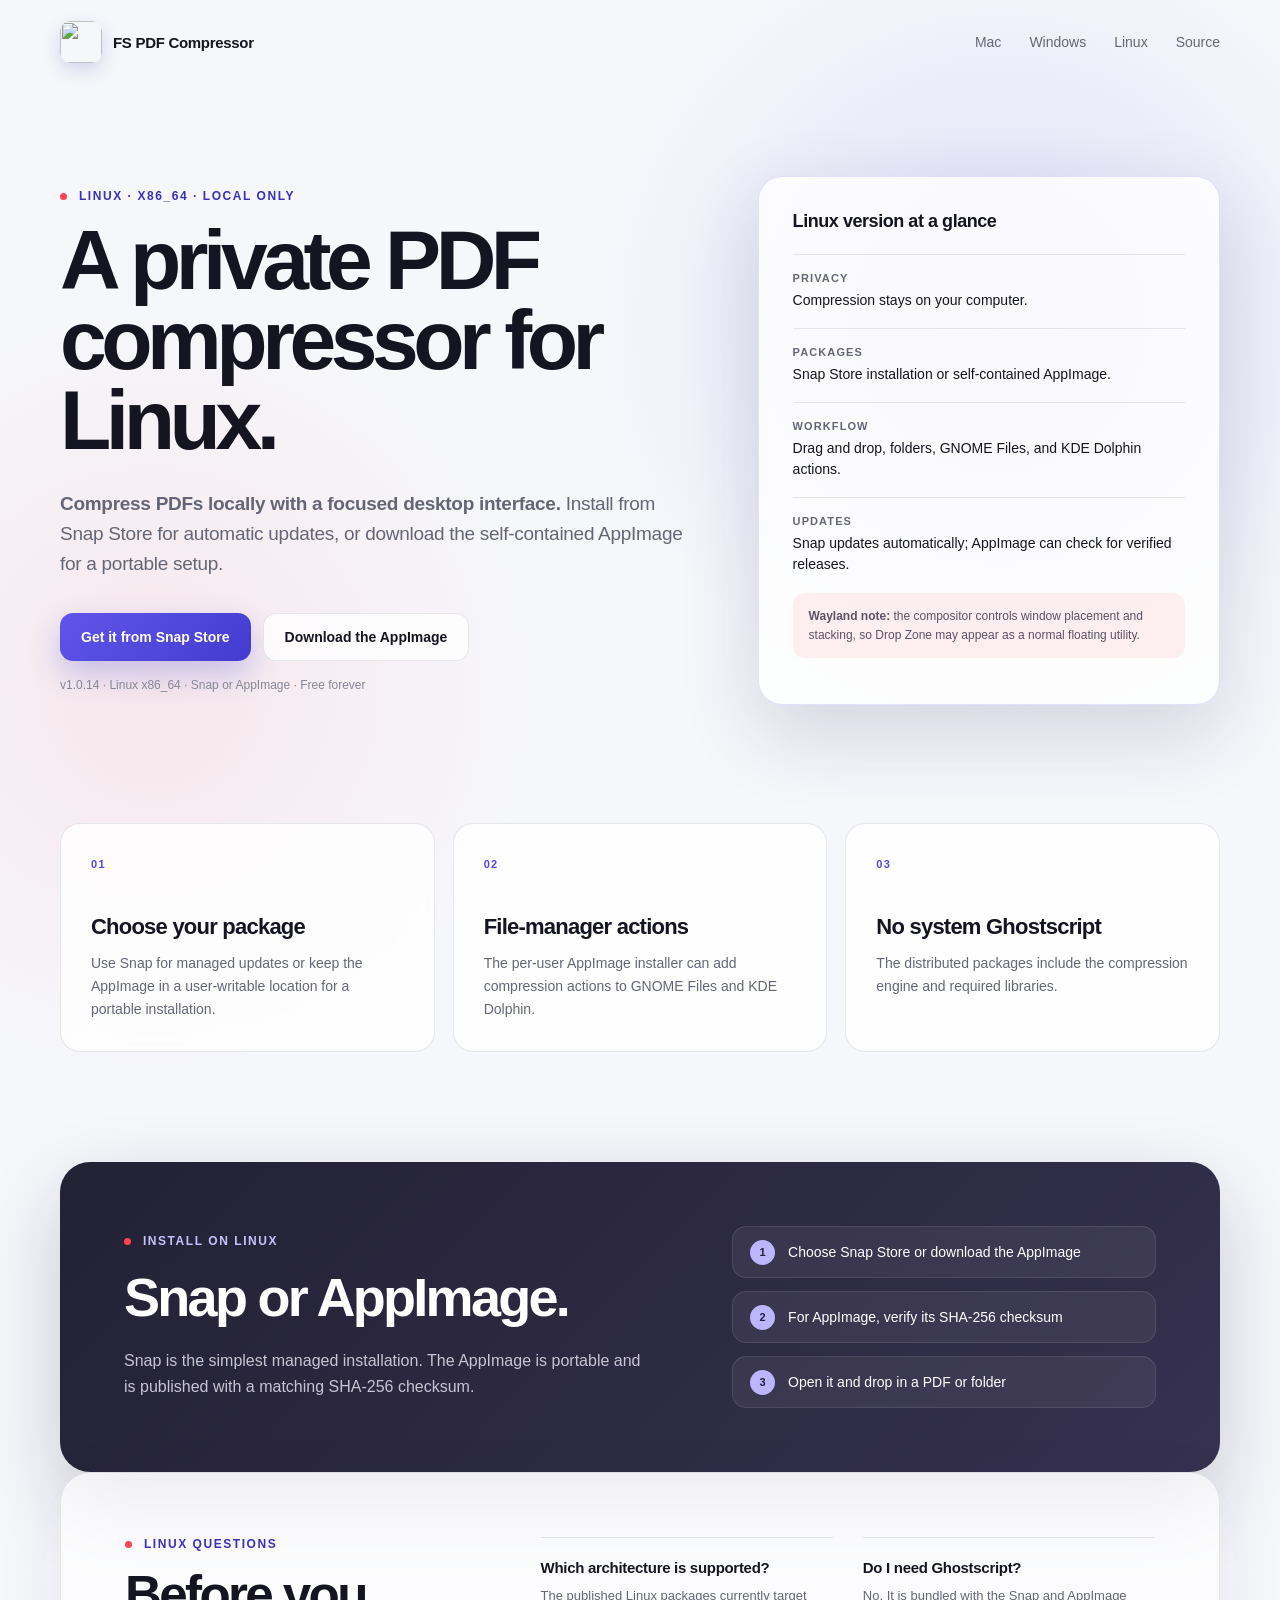
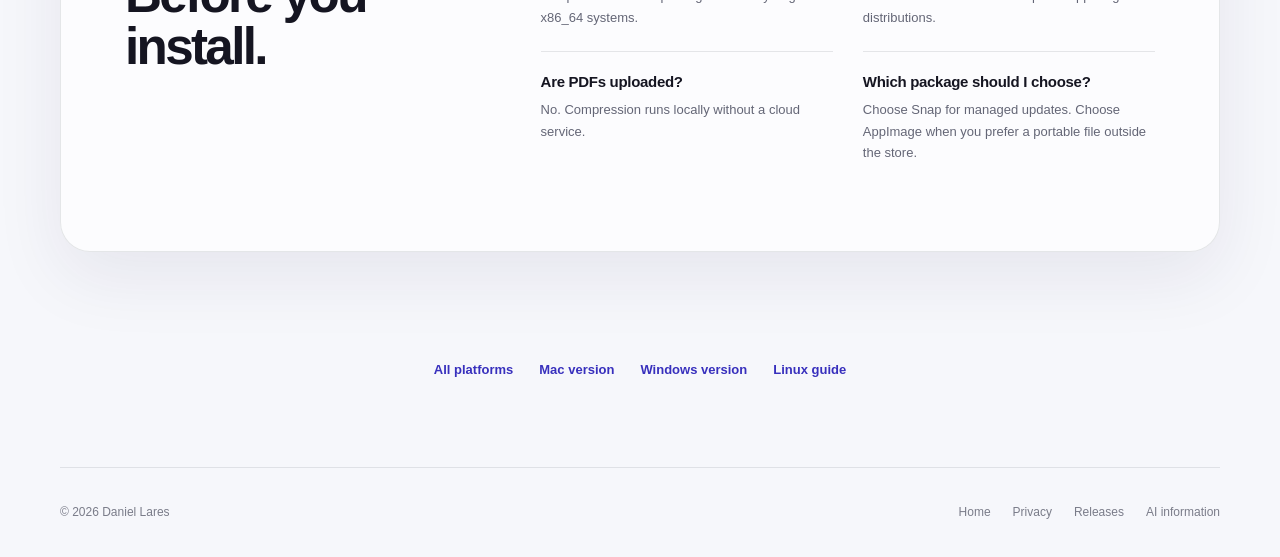
==== commit e6e1ffca: "Add platform-specific download pages" ====
--- a/docs/index.html
+++ b/docs/index.html
@@ -1,5 +1,5 @@
 <!doctype html>
-<html lang="en">
+<html lang="en" data-platform-redirect>
   <head>
     <meta charset="utf-8">
     <meta name="viewport" content="width=device-width, initial-scale=1">
@@ -124,10 +124,10 @@
         <span>FS PDF Compressor</span>
       </a>
       <nav aria-label="Primary navigation">
-        <a href="#whats-new">What's new</a>
-        <a href="#answers">FAQ</a>
+        <a href="mac/">Mac</a>
+        <a href="windows/">Windows</a>
+        <a href="linux/">Linux</a>
         <a href="https://github.com/gitlares/fs-pdf-compressor">Source</a>
-        <a href="https://www.paypal.com/donate/?hosted_button_id=7RDCBR3QXXEMJ">Support</a>
       </nav>
     </header>
 
@@ -143,10 +143,10 @@
             </a>
             <a class="button secondary" id="windows-download-button" href="https://github.com/gitlares/fs-pdf-compressor/releases/download/v1.0.14/FS-PDF-Compressor-1.0.14-windows-x86_64-setup.exe">Download for Windows</a>
             <a class="button secondary" href="https://snapcraft.io/fs-pdf-compressor">Get it from Snap Store</a>
-            <a class="button secondary" href="https://github.com/gitlares/fs-pdf-compressor/releases/latest/download/FS-PDF-Compressor-x86_64.AppImage">Linux AppImage</a>
+            <a class="button secondary" id="linux-download-button" href="https://github.com/gitlares/fs-pdf-compressor/releases/latest/download/FS-PDF-Compressor-x86_64.AppImage">Linux AppImage</a>
             <a class="button secondary" href="https://github.com/gitlares/fs-pdf-compressor">View source</a>
           </div>
-          <p class="release-meta"><span id="release-version">v1.0.14</span> · macOS 14+ Apple Silicon · Windows 11 x64 · Linux x86_64 via Snap or AppImage · Free forever</p>
+          <p class="release-meta"><span data-release-version>v1.0.14</span> · macOS 14+ Apple Silicon · Windows 11 x64 · Linux x86_64 via Snap or AppImage · Free forever</p>
         </div>
 
         <div class="app-preview" role="img" aria-label="FS PDF Compressor free offline PDF compressor application preview on macOS">
@@ -288,7 +288,7 @@
           <a class="button primary" id="download-button-bottom" href="https://github.com/gitlares/fs-pdf-compressor/releases/download/v1.0.14/FS-PDF-Compressor-1.0.14-arm64.dmg">↓ Download for Apple Silicon</a>
           <a class="button secondary" id="windows-download-button-bottom" href="https://github.com/gitlares/fs-pdf-compressor/releases/download/v1.0.14/FS-PDF-Compressor-1.0.14-windows-x86_64-setup.exe">Download for Windows</a>
           <a class="button secondary" href="https://snapcraft.io/fs-pdf-compressor">Get it from Snap Store</a>
-          <a class="button secondary" href="https://github.com/gitlares/fs-pdf-compressor/releases/latest/download/FS-PDF-Compressor-x86_64.AppImage">Linux AppImage</a>
+          <a class="button secondary" id="linux-download-button-bottom" href="https://github.com/gitlares/fs-pdf-compressor/releases/latest/download/FS-PDF-Compressor-x86_64.AppImage">Linux AppImage</a>
           <a class="button secondary" href="https://www.paypal.com/donate/?hosted_button_id=7RDCBR3QXXEMJ">♥ Support the project</a>
         </div>
       </section>
--- a/docs/styles.css
+++ b/docs/styles.css
@@ -200,6 +200,54 @@
 footer { min-height: 90px; padding: 28px 0; display: flex; justify-content: space-between; align-items: center; border-top: 1px solid var(--line); color: #7a7c89; font-size: 12px; }
 footer div { display: flex; gap: 22px; }
 
+.platform-hero {
+  padding: 92px 0 76px;
+  display: grid;
+  grid-template-columns: 1.15fr .85fr;
+  gap: 72px;
+  align-items: center;
+}
+
+.platform-hero h1 { max-width: 820px; }
+.platform-hero .lede { max-width: 680px; }
+
+.platform-panel {
+  padding: 34px;
+  border: 1px solid rgba(81, 72, 229, 0.16);
+  border-radius: 24px;
+  background: rgba(255, 255, 255, 0.8);
+  box-shadow: var(--shadow);
+}
+
+.platform-panel h2 { margin: 0 0 22px; font-size: 18px; letter-spacing: -.025em; }
+.platform-panel dl { margin: 0; display: grid; gap: 17px; }
+.platform-panel div { padding-top: 17px; border-top: 1px solid var(--line); }
+.platform-panel dt { color: var(--muted); font-size: 11px; font-weight: 750; letter-spacing: .1em; text-transform: uppercase; }
+.platform-panel dd { margin: 6px 0 0; font-size: 14px; line-height: 1.5; }
+
+.platform-note {
+  margin-top: 18px;
+  padding: 14px 16px;
+  border-radius: 12px;
+  color: #5b5366;
+  background: rgba(255, 66, 84, 0.08);
+  font-size: 12px;
+  line-height: 1.55;
+}
+
+.platform-links {
+  margin: 0 0 90px;
+  display: flex;
+  flex-wrap: wrap;
+  justify-content: center;
+  gap: 12px 26px;
+  color: var(--blue-dark);
+  font-size: 13px;
+  font-weight: 700;
+}
+
+.platform-links a:hover { text-decoration: underline; }
+
 @media (max-width: 900px) {
   .hero { grid-template-columns: 1fr; gap: 56px; padding-top: 70px; }
   .app-preview { transform: none; }
@@ -208,6 +256,7 @@
   .release-card { grid-template-columns: 1fr; gap: 38px; padding: 42px; }
   .answers { grid-template-columns: 1fr; gap: 38px; padding: 42px; }
   .install-card { grid-template-columns: 1fr; gap: 42px; padding: 42px; }
+  .platform-hero { grid-template-columns: 1fr; gap: 42px; padding-top: 70px; }
 }
 
 @media (max-width: 620px) {
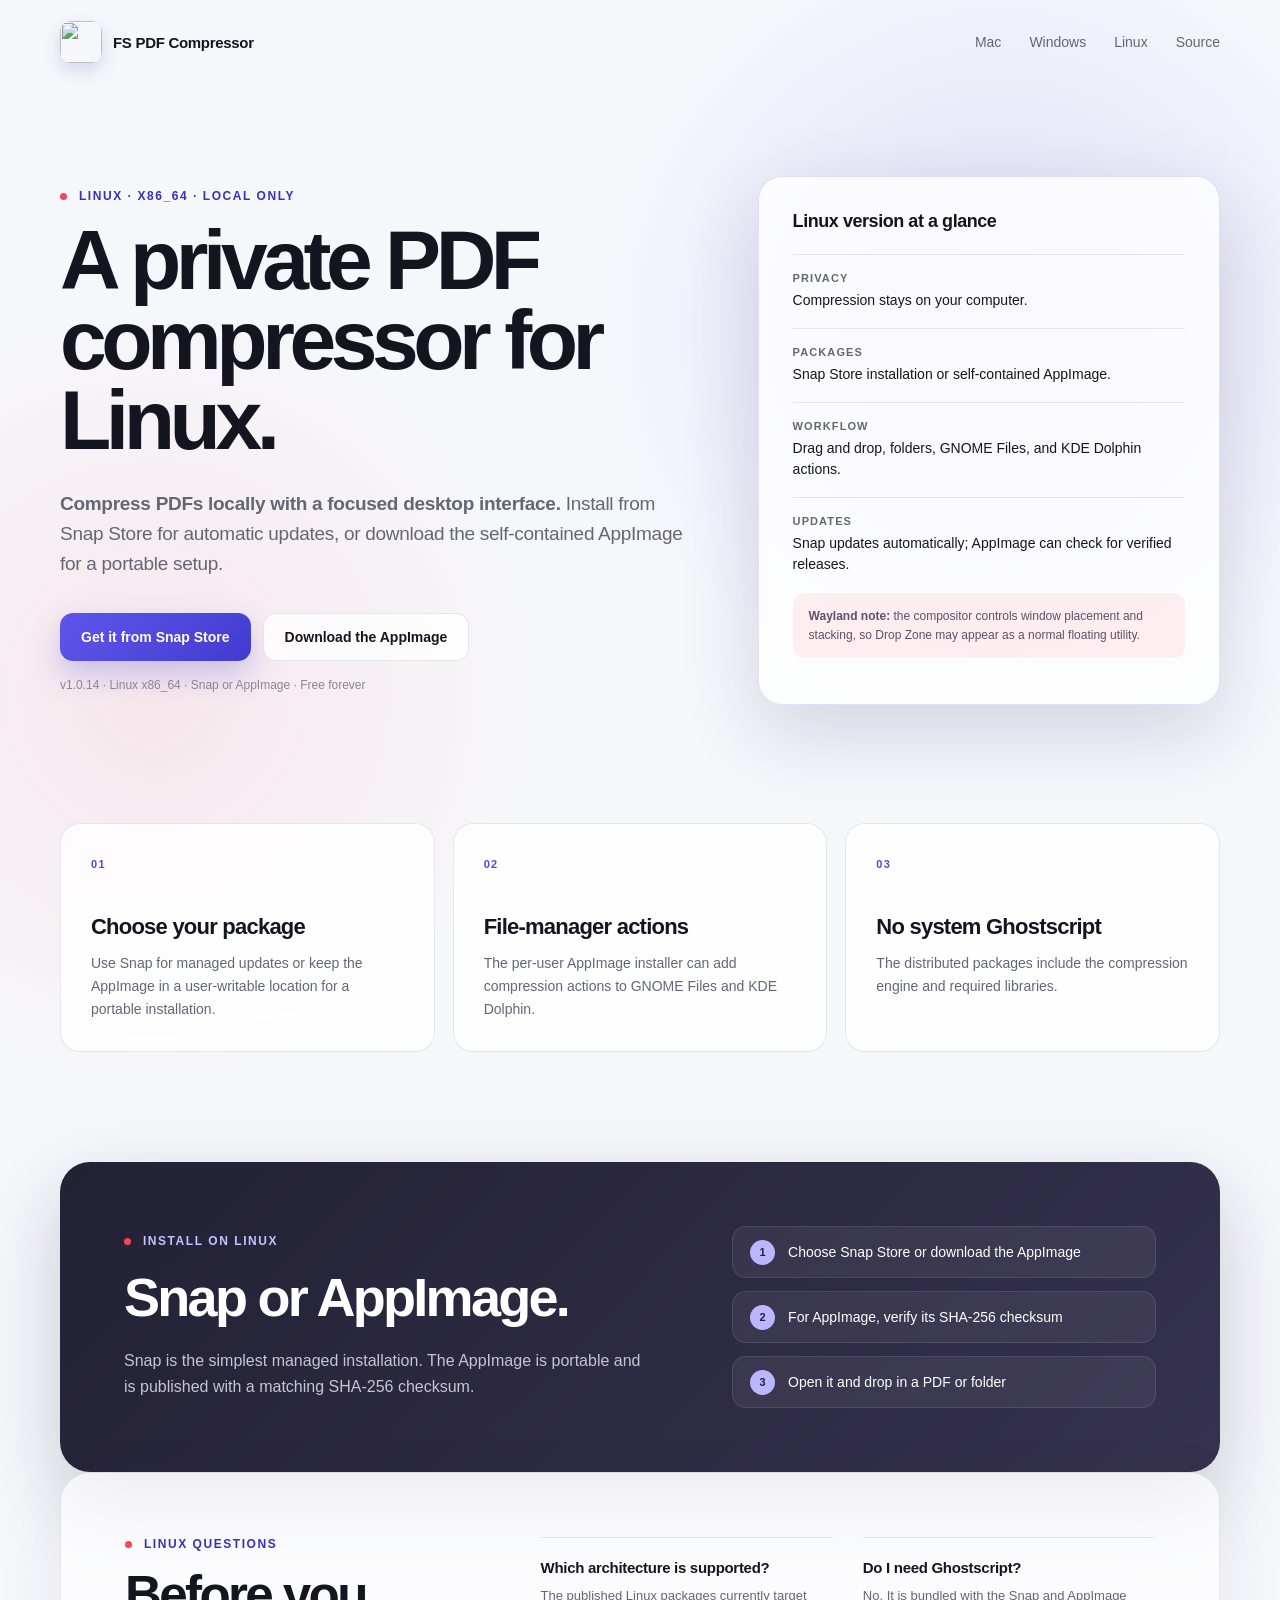
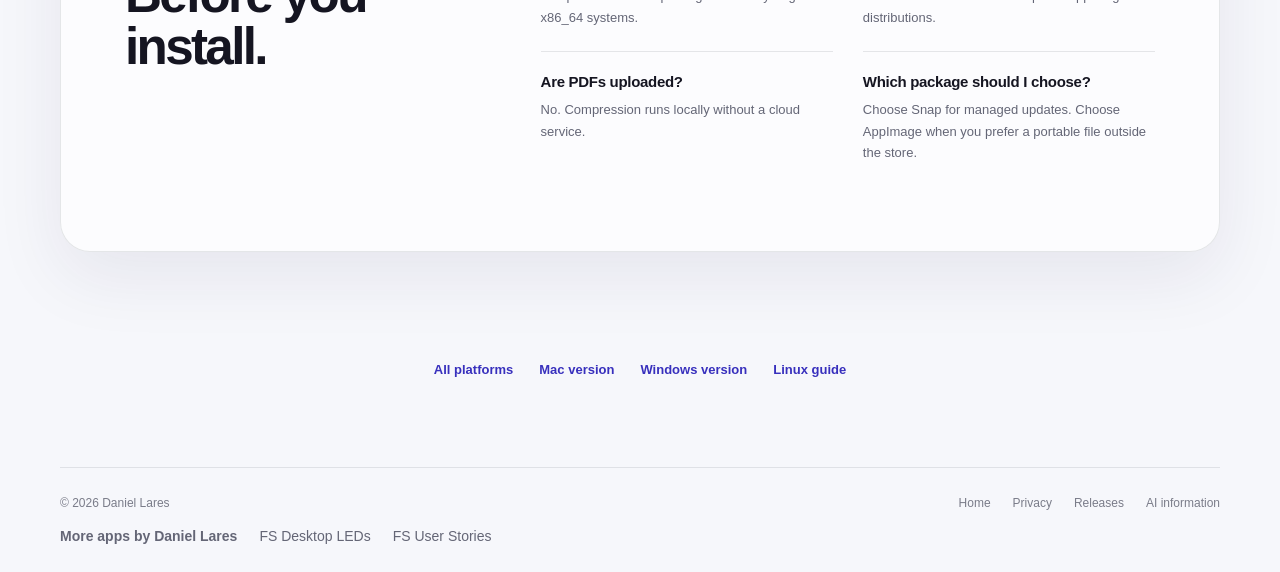
==== commit 6f191b78: "Link related FS apps in the README and website footer" ====
--- a/docs/index.html
+++ b/docs/index.html
@@ -303,6 +303,11 @@
         <a href="https://github.com/gitlares/fs-pdf-compressor/releases">Releases</a>
         <a href="llms.txt">AI information</a>
       </div>
+      <nav class="related-projects" aria-label="More apps by Daniel Lares">
+        <span>More apps by Daniel Lares</span>
+        <a href="https://gitlares.github.io/fs-desktop-leds/">FS Desktop LEDs</a>
+        <a href="https://gitlares.github.io/fs-user-stories/">FS User Stories</a>
+      </nav>
     </footer>
   </body>
 </html>
--- a/docs/styles.css
+++ b/docs/styles.css
@@ -285,3 +285,28 @@
   html { scroll-behavior: auto; }
   .button { transition: none; }
 }
+
+/* Shared project links wrap independently from the utility links. */
+footer {
+  flex-wrap: wrap;
+  gap: 18px 24px;
+}
+footer > div {
+  flex-wrap: wrap;
+  max-width: 100%;
+  gap: 12px 22px;
+}
+footer .related-projects {
+  flex-basis: 100%;
+  display: flex;
+  flex-wrap: wrap;
+  align-items: center;
+  gap: 12px 22px;
+}
+footer .related-projects span {
+  font-weight: 600;
+}
+footer .related-projects a:hover {
+  text-decoration: underline;
+  text-underline-offset: 3px;
+}
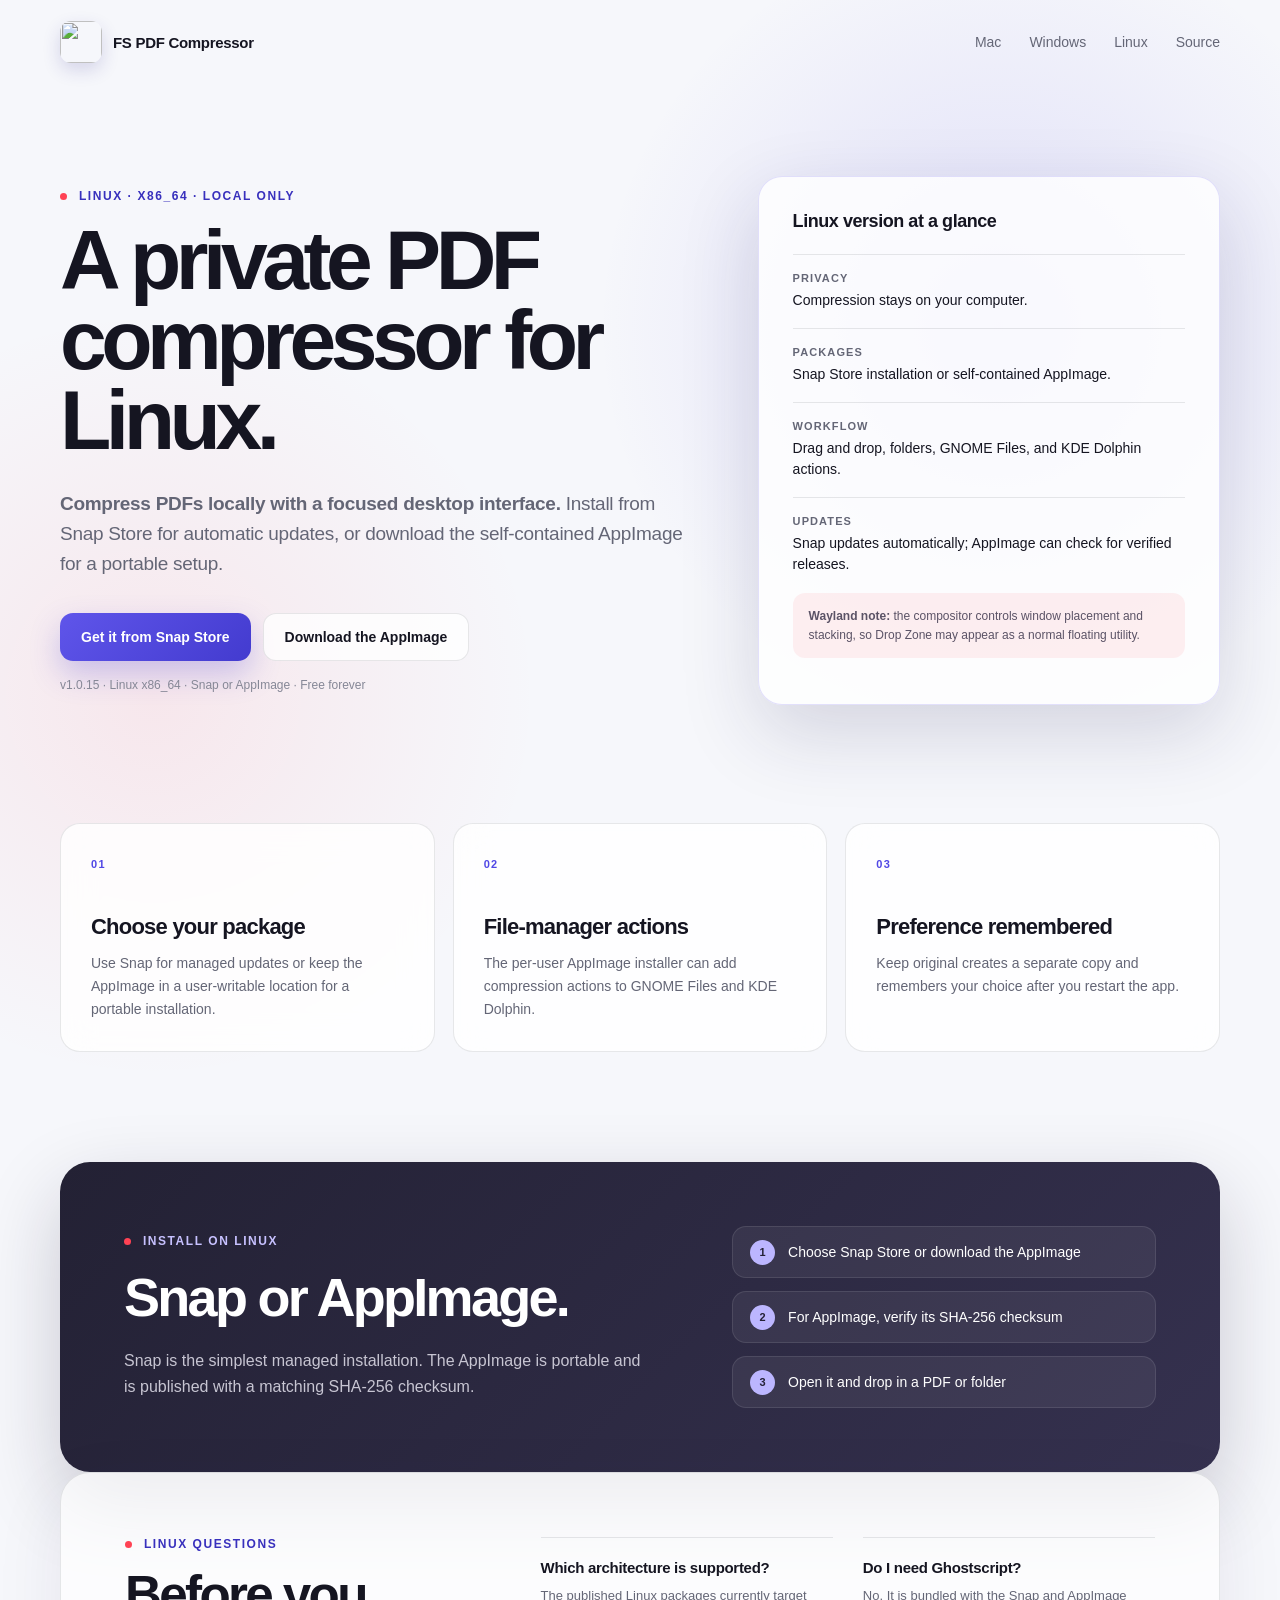
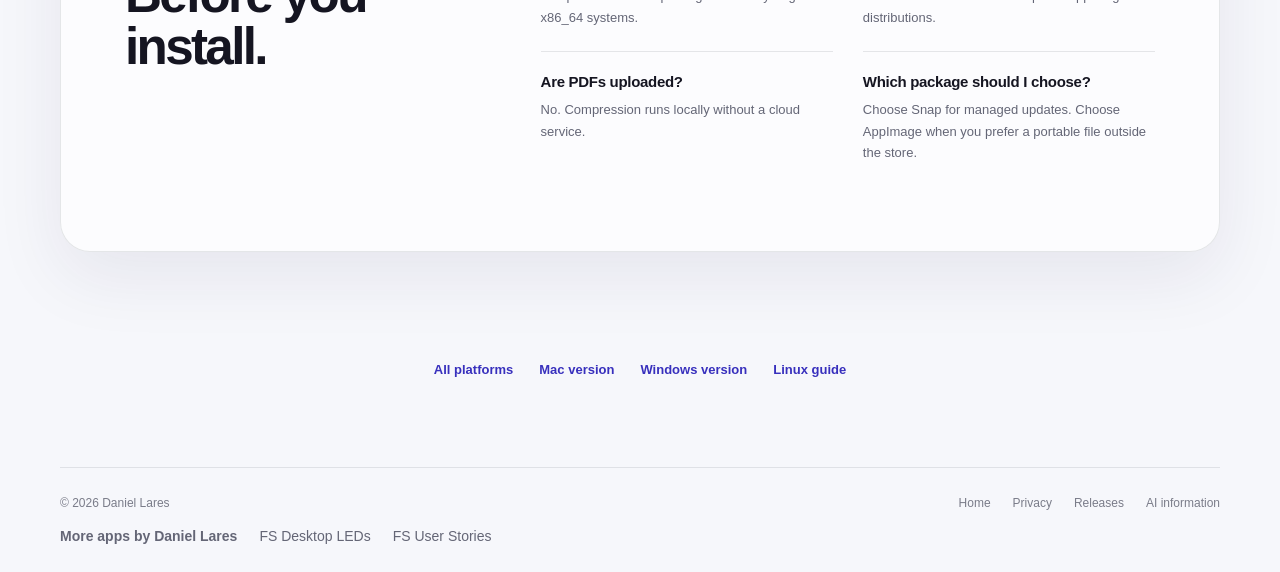
==== commit 626de981: "Publish 1.0.15 documentation" ====
--- a/docs/index.html
+++ b/docs/index.html
@@ -73,9 +73,9 @@
             "applicationCategory": "UtilitiesApplication",
             "applicationSubCategory": "PDF compression utility",
             "operatingSystem": "macOS 14 or later on Apple Silicon; Windows 11 x64; Linux x86_64",
-            "softwareVersion": "1.0.14",
+            "softwareVersion": "1.0.15",
             "downloadUrl": "https://github.com/gitlares/fs-pdf-compressor/releases/latest",
-            "releaseNotes": "https://github.com/gitlares/fs-pdf-compressor/releases/tag/v1.0.14",
+            "releaseNotes": "https://github.com/gitlares/fs-pdf-compressor/releases/tag/v1.0.15",
             "license": "https://github.com/gitlares/fs-pdf-compressor/blob/main/LICENSE",
             "isAccessibleForFree": true,
             "image": "https://gitlares.github.io/fs-pdf-compressor/og.png",
@@ -138,15 +138,15 @@
           <h1>Free PDF Compressor<br>for your desktop.</h1>
           <p class="lede"><strong>FS PDF Compressor is a free, open-source, offline PDF compressor for macOS Apple Silicon, Windows, and Linux.</strong> FS means Fast &amp; Simple: drop in a PDF and get a smaller one—without uploads, accounts, or complicated settings. Compress PDFs without uploading them, with a signed and notarized Mac app, Windows installer, Snap Store install, or self-contained Linux AppImage.</p>
           <div class="hero-actions">
-            <a class="button primary" id="download-button" href="https://github.com/gitlares/fs-pdf-compressor/releases/download/v1.0.14/FS-PDF-Compressor-1.0.14-arm64.dmg">
+            <a class="button primary" id="download-button" href="https://github.com/gitlares/fs-pdf-compressor/releases/download/v1.0.15/FS-PDF-Compressor-1.0.15-arm64.dmg">
               <span aria-hidden="true">↓</span> Download for Apple Silicon
             </a>
-            <a class="button secondary" id="windows-download-button" href="https://github.com/gitlares/fs-pdf-compressor/releases/download/v1.0.14/FS-PDF-Compressor-1.0.14-windows-x86_64-setup.exe">Download for Windows</a>
+            <a class="button secondary" id="windows-download-button" href="https://github.com/gitlares/fs-pdf-compressor/releases/download/v1.0.15/FS-PDF-Compressor-1.0.15-windows-x86_64-setup.exe">Download for Windows</a>
             <a class="button secondary" href="https://snapcraft.io/fs-pdf-compressor">Get it from Snap Store</a>
             <a class="button secondary" id="linux-download-button" href="https://github.com/gitlares/fs-pdf-compressor/releases/latest/download/FS-PDF-Compressor-x86_64.AppImage">Linux AppImage</a>
             <a class="button secondary" href="https://github.com/gitlares/fs-pdf-compressor">View source</a>
           </div>
-          <p class="release-meta"><span data-release-version>v1.0.14</span> · macOS 14+ Apple Silicon · Windows 11 x64 · Linux x86_64 via Snap or AppImage · Free forever</p>
+          <p class="release-meta"><span data-release-version>v1.0.15</span> · macOS 14+ Apple Silicon · Windows 11 x64 · Linux x86_64 via Snap or AppImage · Free forever</p>
         </div>
 
         <div class="app-preview" role="img" aria-label="FS PDF Compressor free offline PDF compressor application preview on macOS">
@@ -190,19 +190,19 @@
 
       <section class="release-card" id="whats-new" aria-labelledby="release-title">
         <div class="release-card-heading">
-          <p class="eyebrow"><span></span> Available now · Version 1.0.14</p>
-          <h2 id="release-title">Safer replacement. The same simple workflow.</h2>
+          <p class="eyebrow"><span></span> Available now · Version 1.0.15</p>
+          <h2 id="release-title">Your preference, remembered.</h2>
         </div>
         <div class="release-card-details">
-          <p>This maintenance release aligns macOS, Windows, and Linux, adds best-effort recovery for replaced originals, and keeps large folder selections responsive. The three quality profiles and local-only compression remain unchanged.</p>
+          <p>This release updates the bundled compression engine and remembers your Keep original choice on macOS, Windows, and Linux. The three quality profiles and local-only workflow remain unchanged.</p>
           <ul>
-            <li>Replacement first tries to move the original to the system trash. If unavailable, compression still replaces it; Keep original still creates a separate copy.</li>
-            <li>Unique temporary files, document locks, and basic output checks protect against conflicting operations.</li>
-            <li>Folder discovery runs in the background; normal quitting and AppImage update restarts wait for active work.</li>
-            <li>Fixed Ghostscript resource paths inside Snap and clarified Windows and Snap update behavior.</li>
+            <li>Keep original remembers its last setting after you close and reopen the app.</li>
+            <li>Ghostscript 10.08.0 is included in the signed macOS app, Windows build, Snap, and AppImage.</li>
+            <li>The app no longer writes local diagnostic log files; concise errors still appear in the interface.</li>
+            <li>The known PDF transparency compatibility issue remains under investigation.</li>
           </ul>
           <div class="release-links">
-            <a href="https://github.com/gitlares/fs-pdf-compressor/releases/tag/v1.0.14">Read the 1.0.14 release notes →</a>
+            <a href="https://github.com/gitlares/fs-pdf-compressor/releases/tag/v1.0.15">Read the 1.0.15 release notes →</a>
             <a href="https://github.com/gitlares/fs-pdf-compressor/blob/main/CHANGELOG.md">View the full changelog →</a>
           </div>
         </div>
@@ -285,8 +285,8 @@
         <h2>Drag, drop, done.</h2>
         <p>Free and open source under AGPL-3.0-or-later.</p>
         <div class="hero-actions centered">
-          <a class="button primary" id="download-button-bottom" href="https://github.com/gitlares/fs-pdf-compressor/releases/download/v1.0.14/FS-PDF-Compressor-1.0.14-arm64.dmg">↓ Download for Apple Silicon</a>
-          <a class="button secondary" id="windows-download-button-bottom" href="https://github.com/gitlares/fs-pdf-compressor/releases/download/v1.0.14/FS-PDF-Compressor-1.0.14-windows-x86_64-setup.exe">Download for Windows</a>
+          <a class="button primary" id="download-button-bottom" href="https://github.com/gitlares/fs-pdf-compressor/releases/download/v1.0.15/FS-PDF-Compressor-1.0.15-arm64.dmg">↓ Download for Apple Silicon</a>
+          <a class="button secondary" id="windows-download-button-bottom" href="https://github.com/gitlares/fs-pdf-compressor/releases/download/v1.0.15/FS-PDF-Compressor-1.0.15-windows-x86_64-setup.exe">Download for Windows</a>
           <a class="button secondary" href="https://snapcraft.io/fs-pdf-compressor">Get it from Snap Store</a>
           <a class="button secondary" id="linux-download-button-bottom" href="https://github.com/gitlares/fs-pdf-compressor/releases/latest/download/FS-PDF-Compressor-x86_64.AppImage">Linux AppImage</a>
           <a class="button secondary" href="https://www.paypal.com/donate/?hosted_button_id=7RDCBR3QXXEMJ">♥ Support the project</a>
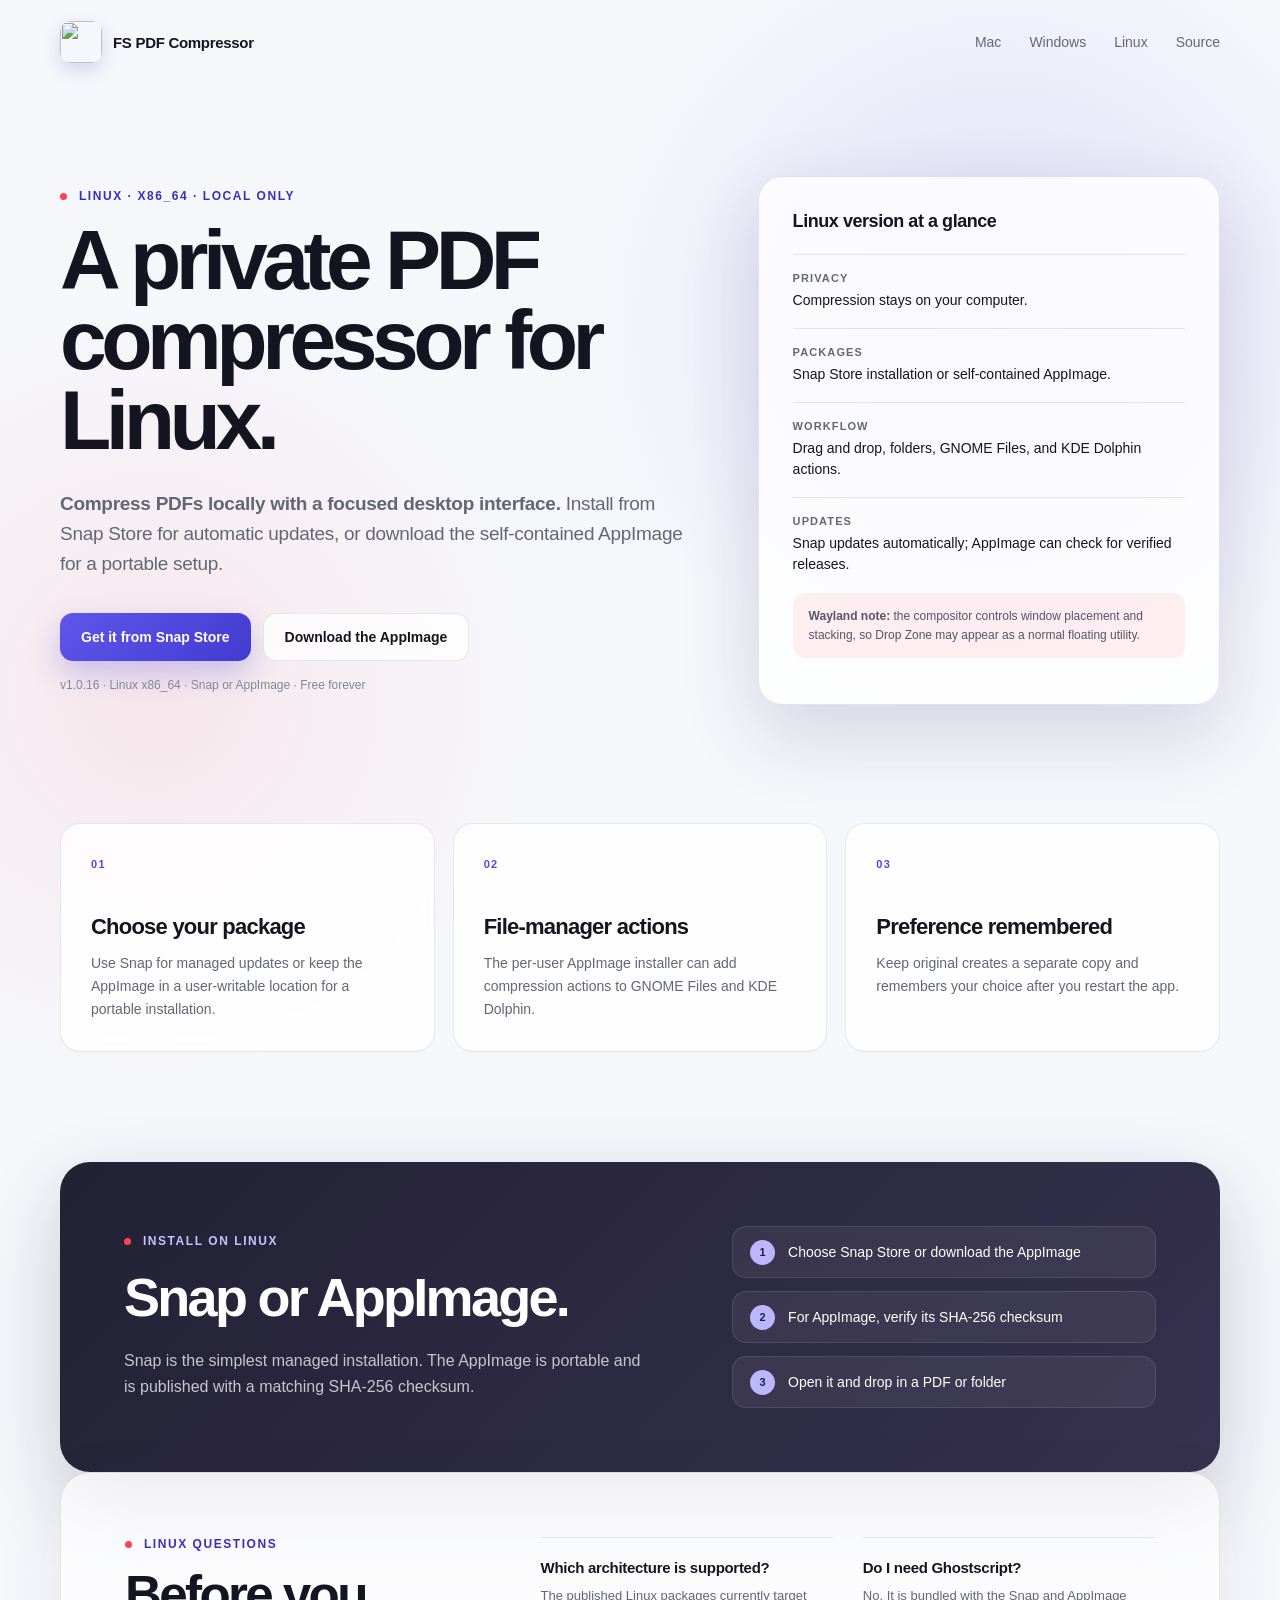
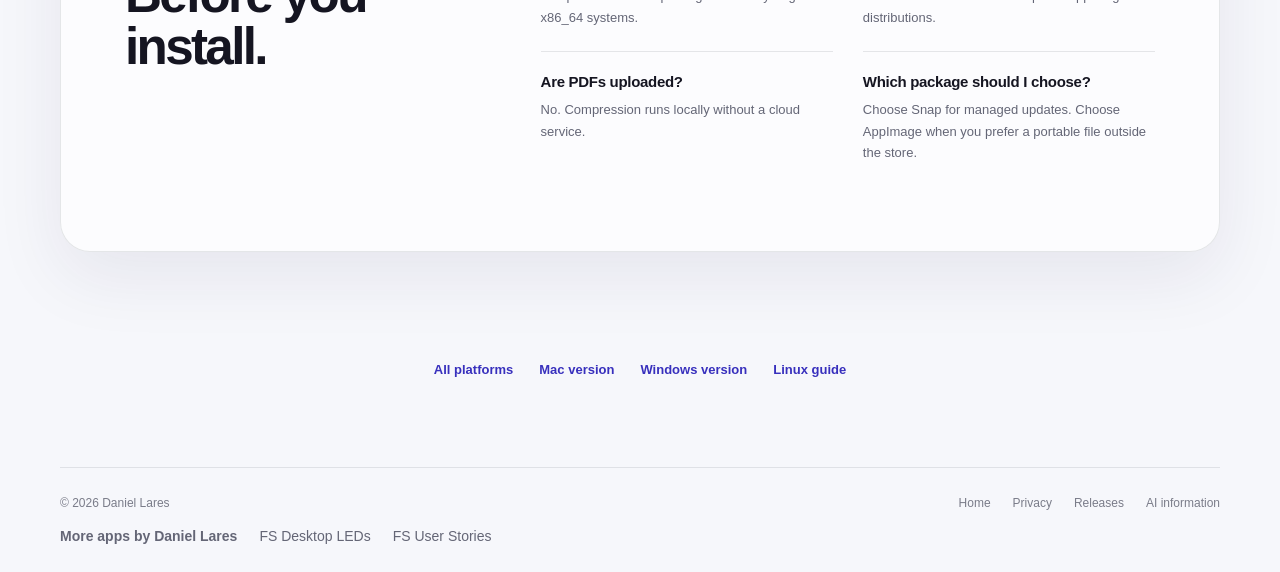
==== commit 1ceac900: "Release 1.0.16 with Ghostscript compatibility rollback" ====
--- a/docs/index.html
+++ b/docs/index.html
@@ -73,9 +73,9 @@
             "applicationCategory": "UtilitiesApplication",
             "applicationSubCategory": "PDF compression utility",
             "operatingSystem": "macOS 14 or later on Apple Silicon; Windows 11 x64; Linux x86_64",
-            "softwareVersion": "1.0.15",
+            "softwareVersion": "1.0.16",
             "downloadUrl": "https://github.com/gitlares/fs-pdf-compressor/releases/latest",
-            "releaseNotes": "https://github.com/gitlares/fs-pdf-compressor/releases/tag/v1.0.15",
+            "releaseNotes": "https://github.com/gitlares/fs-pdf-compressor/releases/tag/v1.0.16",
             "license": "https://github.com/gitlares/fs-pdf-compressor/blob/main/LICENSE",
             "isAccessibleForFree": true,
             "image": "https://gitlares.github.io/fs-pdf-compressor/og.png",
@@ -138,15 +138,15 @@
           <h1>Free PDF Compressor<br>for your desktop.</h1>
           <p class="lede"><strong>FS PDF Compressor is a free, open-source, offline PDF compressor for macOS Apple Silicon, Windows, and Linux.</strong> FS means Fast &amp; Simple: drop in a PDF and get a smaller one—without uploads, accounts, or complicated settings. Compress PDFs without uploading them, with a signed and notarized Mac app, Windows installer, Snap Store install, or self-contained Linux AppImage.</p>
           <div class="hero-actions">
-            <a class="button primary" id="download-button" href="https://github.com/gitlares/fs-pdf-compressor/releases/download/v1.0.15/FS-PDF-Compressor-1.0.15-arm64.dmg">
+            <a class="button primary" id="download-button" href="https://github.com/gitlares/fs-pdf-compressor/releases/download/v1.0.16/FS-PDF-Compressor-1.0.16-arm64.dmg">
               <span aria-hidden="true">↓</span> Download for Apple Silicon
             </a>
-            <a class="button secondary" id="windows-download-button" href="https://github.com/gitlares/fs-pdf-compressor/releases/download/v1.0.15/FS-PDF-Compressor-1.0.15-windows-x86_64-setup.exe">Download for Windows</a>
+            <a class="button secondary" id="windows-download-button" href="https://github.com/gitlares/fs-pdf-compressor/releases/download/v1.0.16/FS-PDF-Compressor-1.0.16-windows-x86_64-setup.exe">Download for Windows</a>
             <a class="button secondary" href="https://snapcraft.io/fs-pdf-compressor">Get it from Snap Store</a>
             <a class="button secondary" id="linux-download-button" href="https://github.com/gitlares/fs-pdf-compressor/releases/latest/download/FS-PDF-Compressor-x86_64.AppImage">Linux AppImage</a>
             <a class="button secondary" href="https://github.com/gitlares/fs-pdf-compressor">View source</a>
           </div>
-          <p class="release-meta"><span data-release-version>v1.0.15</span> · macOS 14+ Apple Silicon · Windows 11 x64 · Linux x86_64 via Snap or AppImage · Free forever</p>
+          <p class="release-meta"><span data-release-version>v1.0.16</span> · macOS 14+ Apple Silicon · Windows 11 x64 · Linux x86_64 via Snap or AppImage · Free forever</p>
         </div>
 
         <div class="app-preview" role="img" aria-label="FS PDF Compressor free offline PDF compressor application preview on macOS">
@@ -190,19 +190,18 @@
 
       <section class="release-card" id="whats-new" aria-labelledby="release-title">
         <div class="release-card-heading">
-          <p class="eyebrow"><span></span> Available now · Version 1.0.15</p>
-          <h2 id="release-title">Your preference, remembered.</h2>
+          <p class="eyebrow"><span></span> Available now · Version 1.0.16</p>
+          <h2 id="release-title">Safer compatibility for Photoshop PDFs.</h2>
         </div>
         <div class="release-card-details">
-          <p>This release updates the bundled compression engine and remembers your Keep original choice on macOS, Windows, and Linux. The three quality profiles and local-only workflow remain unchanged.</p>
+          <p>This corrective release restores the proven Ghostscript 10.07.1 engine after a 10.08.0 regression was found to cover visible content in some Photoshop-generated PDFs. The three quality profiles and local-only workflow remain unchanged.</p>
           <ul>
-            <li>Keep original remembers its last setting after you close and reopen the app.</li>
-            <li>Ghostscript 10.08.0 is included in the signed macOS app, Windows build, Snap, and AppImage.</li>
-            <li>The app no longer writes local diagnostic log files; concise errors still appear in the interface.</li>
-            <li>The known PDF transparency compatibility issue remains under investigation.</li>
+            <li>Ghostscript 10.07.1 is included consistently in the signed macOS app, Windows build, Snap, and AppImage.</li>
+            <li>The reported Photoshop PDF now preserves its visible content in Preserve, Balanced, and Maximum profiles.</li>
+            <li>No interface, privacy, file replacement, or preference behavior has changed.</li>
           </ul>
           <div class="release-links">
-            <a href="https://github.com/gitlares/fs-pdf-compressor/releases/tag/v1.0.15">Read the 1.0.15 release notes →</a>
+            <a href="https://github.com/gitlares/fs-pdf-compressor/releases/tag/v1.0.16">Read the 1.0.16 release notes →</a>
             <a href="https://github.com/gitlares/fs-pdf-compressor/blob/main/CHANGELOG.md">View the full changelog →</a>
           </div>
         </div>
@@ -285,8 +284,8 @@
         <h2>Drag, drop, done.</h2>
         <p>Free and open source under AGPL-3.0-or-later.</p>
         <div class="hero-actions centered">
-          <a class="button primary" id="download-button-bottom" href="https://github.com/gitlares/fs-pdf-compressor/releases/download/v1.0.15/FS-PDF-Compressor-1.0.15-arm64.dmg">↓ Download for Apple Silicon</a>
-          <a class="button secondary" id="windows-download-button-bottom" href="https://github.com/gitlares/fs-pdf-compressor/releases/download/v1.0.15/FS-PDF-Compressor-1.0.15-windows-x86_64-setup.exe">Download for Windows</a>
+          <a class="button primary" id="download-button-bottom" href="https://github.com/gitlares/fs-pdf-compressor/releases/download/v1.0.16/FS-PDF-Compressor-1.0.16-arm64.dmg">↓ Download for Apple Silicon</a>
+          <a class="button secondary" id="windows-download-button-bottom" href="https://github.com/gitlares/fs-pdf-compressor/releases/download/v1.0.16/FS-PDF-Compressor-1.0.16-windows-x86_64-setup.exe">Download for Windows</a>
           <a class="button secondary" href="https://snapcraft.io/fs-pdf-compressor">Get it from Snap Store</a>
           <a class="button secondary" id="linux-download-button-bottom" href="https://github.com/gitlares/fs-pdf-compressor/releases/latest/download/FS-PDF-Compressor-x86_64.AppImage">Linux AppImage</a>
           <a class="button secondary" href="https://www.paypal.com/donate/?hosted_button_id=7RDCBR3QXXEMJ">♥ Support the project</a>
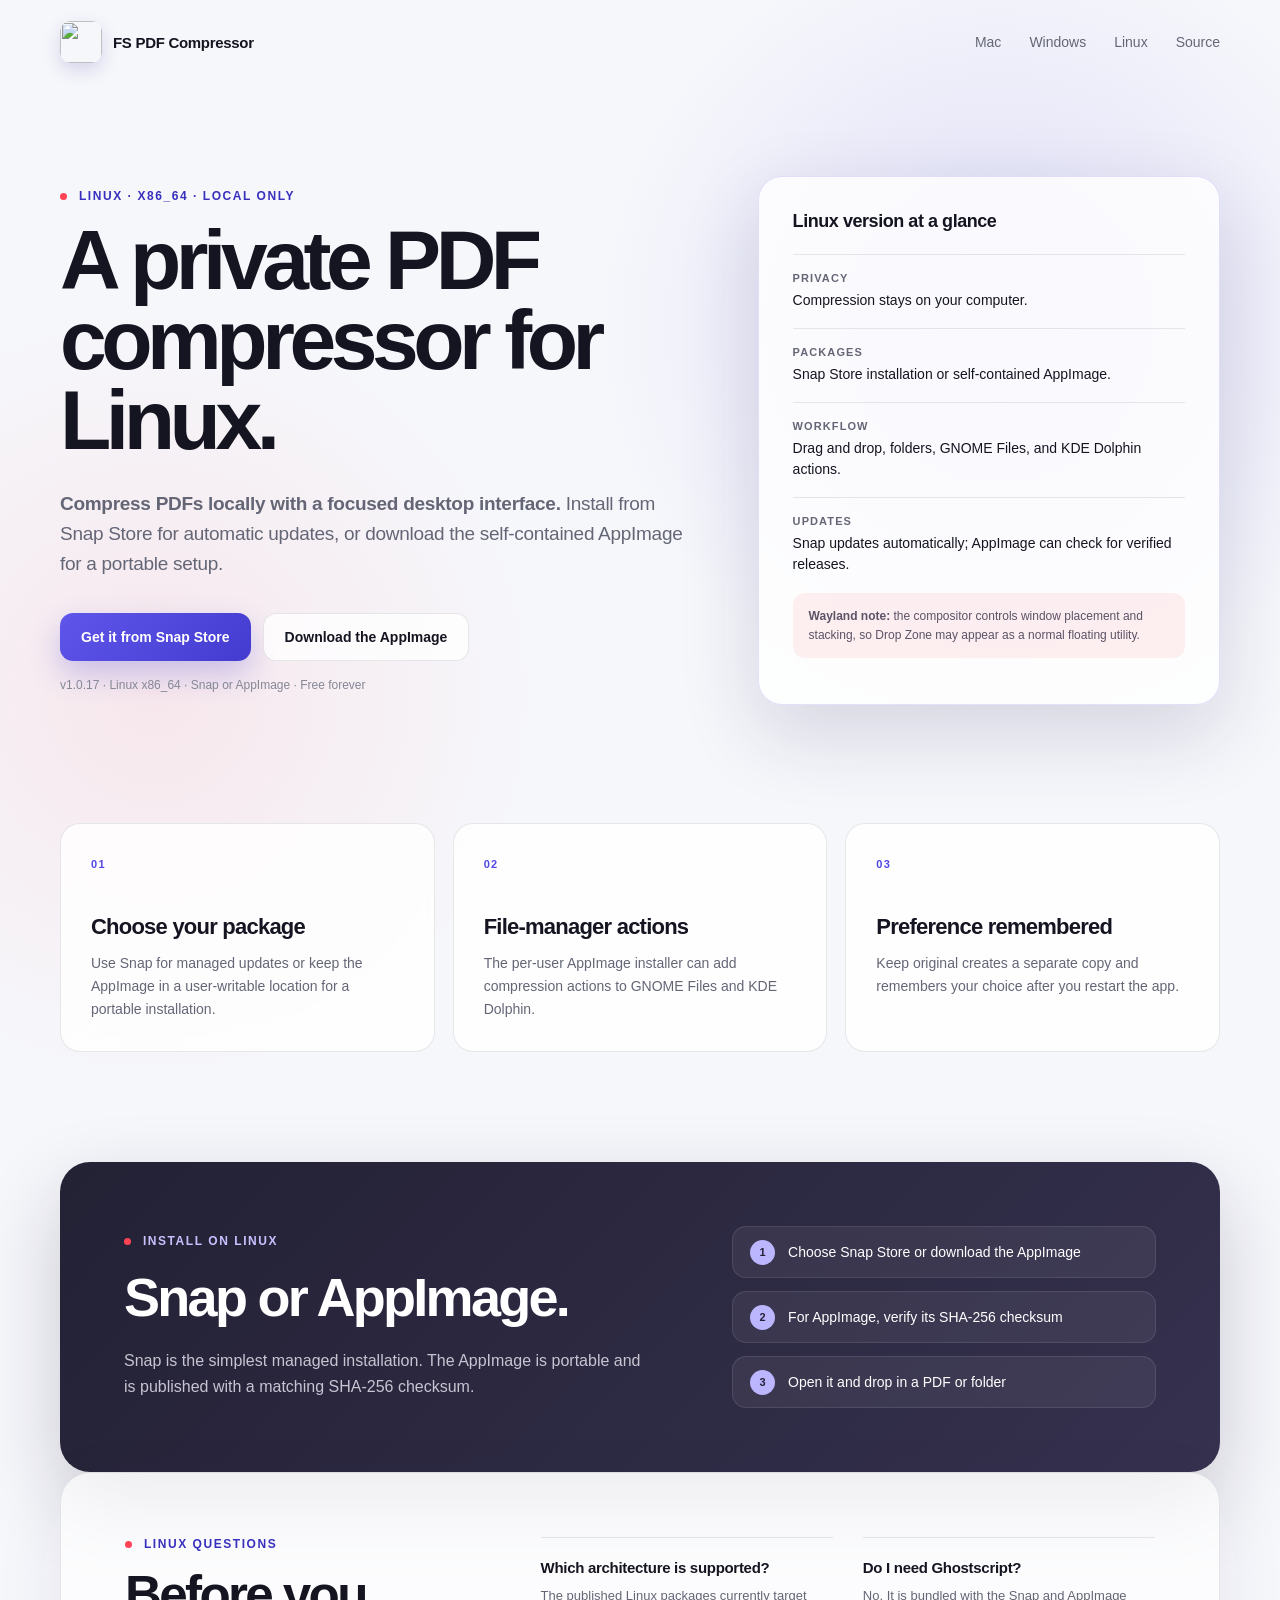
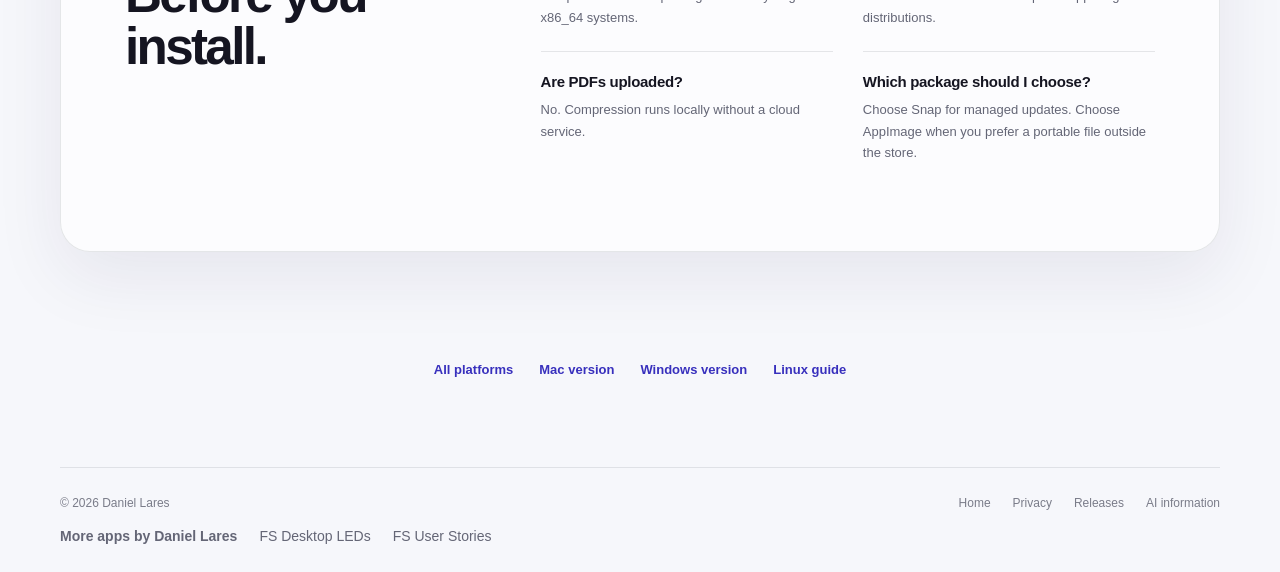
==== commit 5a0a9e07: "Document version 1.0.17 and credit the Smart scans contribution" ====
--- a/docs/index.html
+++ b/docs/index.html
@@ -48,6 +48,7 @@
             "url": "https://gitlares.github.io/fs-pdf-compressor/",
             "name": "Free PDF Compressor for Mac, Windows & Linux — Offline & Private | FS PDF Compressor",
             "description": "Compress PDF files locally on macOS Apple Silicon, Windows, and Linux without uploads, accounts, analytics, or subscriptions.",
+            "dateModified": "2026-10-02",
             "isPartOf": {
               "@id": "https://gitlares.github.io/fs-pdf-compressor/#website"
             },
@@ -72,10 +73,16 @@
             "description": "A free, open-source desktop application that compresses PDF files locally with Ghostscript on macOS Apple Silicon, Windows, and Linux, without uploading documents.",
             "applicationCategory": "UtilitiesApplication",
             "applicationSubCategory": "PDF compression utility",
-            "operatingSystem": "macOS 14 or later on Apple Silicon; Windows 11 x64; Linux x86_64",
-            "softwareVersion": "1.0.16",
+            "operatingSystem": [
+              "macOS 14 or later on Apple Silicon",
+              "Windows 11 x64",
+              "Linux x86_64"
+            ],
+            "softwareRequirements": "macOS 14+ on Apple Silicon, Windows 11 x64, or Linux x86_64",
+            "softwareVersion": "1.0.17",
+            "dateModified": "2026-10-02",
             "downloadUrl": "https://github.com/gitlares/fs-pdf-compressor/releases/latest",
-            "releaseNotes": "https://github.com/gitlares/fs-pdf-compressor/releases/tag/v1.0.16",
+            "releaseNotes": "https://github.com/gitlares/fs-pdf-compressor/releases/tag/v1.0.17",
             "license": "https://github.com/gitlares/fs-pdf-compressor/blob/main/LICENSE",
             "isAccessibleForFree": true,
             "image": "https://gitlares.github.io/fs-pdf-compressor/og.png",
@@ -111,6 +118,28 @@
             "sameAs": [
               "https://github.com/gitlares"
             ]
+          },
+          {
+            "@type": "FAQPage",
+            "@id": "https://gitlares.github.io/fs-pdf-compressor/#faq",
+            "mainEntity": [
+              {
+                "@type": "Question",
+                "name": "Is FS PDF Compressor available for Windows?",
+                "acceptedAnswer": {
+                  "@type": "Answer",
+                  "text": "Yes. FS PDF Compressor is available for Windows 11 x64 as a per-user installer and a portable ZIP. The Windows version compresses PDFs locally and includes Windows Explorer integration and an optional Drop Zone."
+                }
+              },
+              {
+                "@type": "Question",
+                "name": "Which operating systems does FS PDF Compressor support?",
+                "acceptedAnswer": {
+                  "@type": "Answer",
+                  "text": "FS PDF Compressor supports macOS 14 or later on Apple Silicon, Windows 11 x64, and Linux x86_64 through Snap or AppImage."
+                }
+              }
+            ]
           }
         ]
       }
@@ -138,15 +167,15 @@
           <h1>Free PDF Compressor<br>for your desktop.</h1>
           <p class="lede"><strong>FS PDF Compressor is a free, open-source, offline PDF compressor for macOS Apple Silicon, Windows, and Linux.</strong> FS means Fast &amp; Simple: drop in a PDF and get a smaller one—without uploads, accounts, or complicated settings. Compress PDFs without uploading them, with a signed and notarized Mac app, Windows installer, Snap Store install, or self-contained Linux AppImage.</p>
           <div class="hero-actions">
-            <a class="button primary" id="download-button" href="https://github.com/gitlares/fs-pdf-compressor/releases/download/v1.0.16/FS-PDF-Compressor-1.0.16-arm64.dmg">
+            <a class="button primary" id="download-button" href="https://github.com/gitlares/fs-pdf-compressor/releases/download/v1.0.17/FS-PDF-Compressor-1.0.17-arm64.dmg">
               <span aria-hidden="true">↓</span> Download for Apple Silicon
             </a>
-            <a class="button secondary" id="windows-download-button" href="https://github.com/gitlares/fs-pdf-compressor/releases/download/v1.0.16/FS-PDF-Compressor-1.0.16-windows-x86_64-setup.exe">Download for Windows</a>
+            <a class="button secondary" id="windows-download-button" href="https://github.com/gitlares/fs-pdf-compressor/releases/download/v1.0.17/FS-PDF-Compressor-1.0.17-windows-x86_64-setup.exe">Download for Windows</a>
             <a class="button secondary" href="https://snapcraft.io/fs-pdf-compressor">Get it from Snap Store</a>
             <a class="button secondary" id="linux-download-button" href="https://github.com/gitlares/fs-pdf-compressor/releases/latest/download/FS-PDF-Compressor-x86_64.AppImage">Linux AppImage</a>
             <a class="button secondary" href="https://github.com/gitlares/fs-pdf-compressor">View source</a>
           </div>
-          <p class="release-meta"><span data-release-version>v1.0.16</span> · macOS 14+ Apple Silicon · Windows 11 x64 · Linux x86_64 via Snap or AppImage · Free forever</p>
+          <p class="release-meta"><span data-release-version>v1.0.17</span> · macOS 14+ Apple Silicon · Windows 11 x64 · Linux x86_64 via Snap or AppImage · Free forever</p>
         </div>
 
         <div class="app-preview" role="img" aria-label="FS PDF Compressor free offline PDF compressor application preview on macOS">
@@ -190,18 +219,18 @@
 
       <section class="release-card" id="whats-new" aria-labelledby="release-title">
         <div class="release-card-heading">
-          <p class="eyebrow"><span></span> Available now · Version 1.0.16</p>
-          <h2 id="release-title">Safer compatibility for Photoshop PDFs.</h2>
+          <p class="eyebrow"><span></span> Available now · Version 1.0.17</p>
+          <h2 id="release-title">Safer color handling and a new scan profile.</h2>
         </div>
         <div class="release-card-details">
-          <p>This corrective release restores the proven Ghostscript 10.07.1 engine after a 10.08.0 regression was found to cover visible content in some Photoshop-generated PDFs. The three quality profiles and local-only workflow remain unchanged.</p>
+          <p>FS PDF Compressor now checks embedded color profiles, page geometry, and selectable text before saving a compressed PDF.</p>
           <ul>
-            <li>Ghostscript 10.07.1 is included consistently in the signed macOS app, Windows build, Snap, and AppImage.</li>
-            <li>The reported Photoshop PDF now preserves its visible content in Preserve, Balanced, and Maximum profiles.</li>
-            <li>No interface, privacy, file replacement, or preference behavior has changed.</li>
+            <li>When the original embedded color profile can be identified, the app retries compression at the original image resolution and restores that profile.</li>
+            <li>Smart scans adds adaptive compression for black-and-white documents. Thanks to <a href="https://github.com/gitlares/fs-pdf-compressor/pull/18">@MicheleFerr</a> for the contribution.</li>
+            <li>The Windows installer includes WinSparkle for signed update downloads and user-approved installation.</li>
           </ul>
           <div class="release-links">
-            <a href="https://github.com/gitlares/fs-pdf-compressor/releases/tag/v1.0.16">Read the 1.0.16 release notes →</a>
+            <a href="https://github.com/gitlares/fs-pdf-compressor/releases/tag/v1.0.17">Read the 1.0.17 release notes →</a>
             <a href="https://github.com/gitlares/fs-pdf-compressor/blob/main/CHANGELOG.md">View the full changelog →</a>
           </div>
         </div>
@@ -214,6 +243,10 @@
           <p>A small app should not require a long explanation. These are the facts that matter before downloading FS PDF Compressor.</p>
         </div>
         <dl class="answers-grid">
+          <div>
+            <dt>Is FS PDF Compressor available for Windows?</dt>
+            <dd>Yes. FS PDF Compressor is available for Windows 11 x64 as a <a href="windows/">per-user installer and portable ZIP</a>. The Windows version compresses PDFs locally and includes Windows Explorer integration and an optional Drop Zone.</dd>
+          </div>
           <div>
             <dt>What is FS PDF Compressor?</dt>
             <dd>FS PDF Compressor is a free, open-source desktop app that compresses PDF files locally with Ghostscript. The name means Fast &amp; Simple.</dd>
@@ -284,8 +317,8 @@
         <h2>Drag, drop, done.</h2>
         <p>Free and open source under AGPL-3.0-or-later.</p>
         <div class="hero-actions centered">
-          <a class="button primary" id="download-button-bottom" href="https://github.com/gitlares/fs-pdf-compressor/releases/download/v1.0.16/FS-PDF-Compressor-1.0.16-arm64.dmg">↓ Download for Apple Silicon</a>
-          <a class="button secondary" id="windows-download-button-bottom" href="https://github.com/gitlares/fs-pdf-compressor/releases/download/v1.0.16/FS-PDF-Compressor-1.0.16-windows-x86_64-setup.exe">Download for Windows</a>
+          <a class="button primary" id="download-button-bottom" href="https://github.com/gitlares/fs-pdf-compressor/releases/download/v1.0.17/FS-PDF-Compressor-1.0.17-arm64.dmg">↓ Download for Apple Silicon</a>
+          <a class="button secondary" id="windows-download-button-bottom" href="https://github.com/gitlares/fs-pdf-compressor/releases/download/v1.0.17/FS-PDF-Compressor-1.0.17-windows-x86_64-setup.exe">Download for Windows</a>
           <a class="button secondary" href="https://snapcraft.io/fs-pdf-compressor">Get it from Snap Store</a>
           <a class="button secondary" id="linux-download-button-bottom" href="https://github.com/gitlares/fs-pdf-compressor/releases/latest/download/FS-PDF-Compressor-x86_64.AppImage">Linux AppImage</a>
           <a class="button secondary" href="https://www.paypal.com/donate/?hosted_button_id=7RDCBR3QXXEMJ">♥ Support the project</a>
